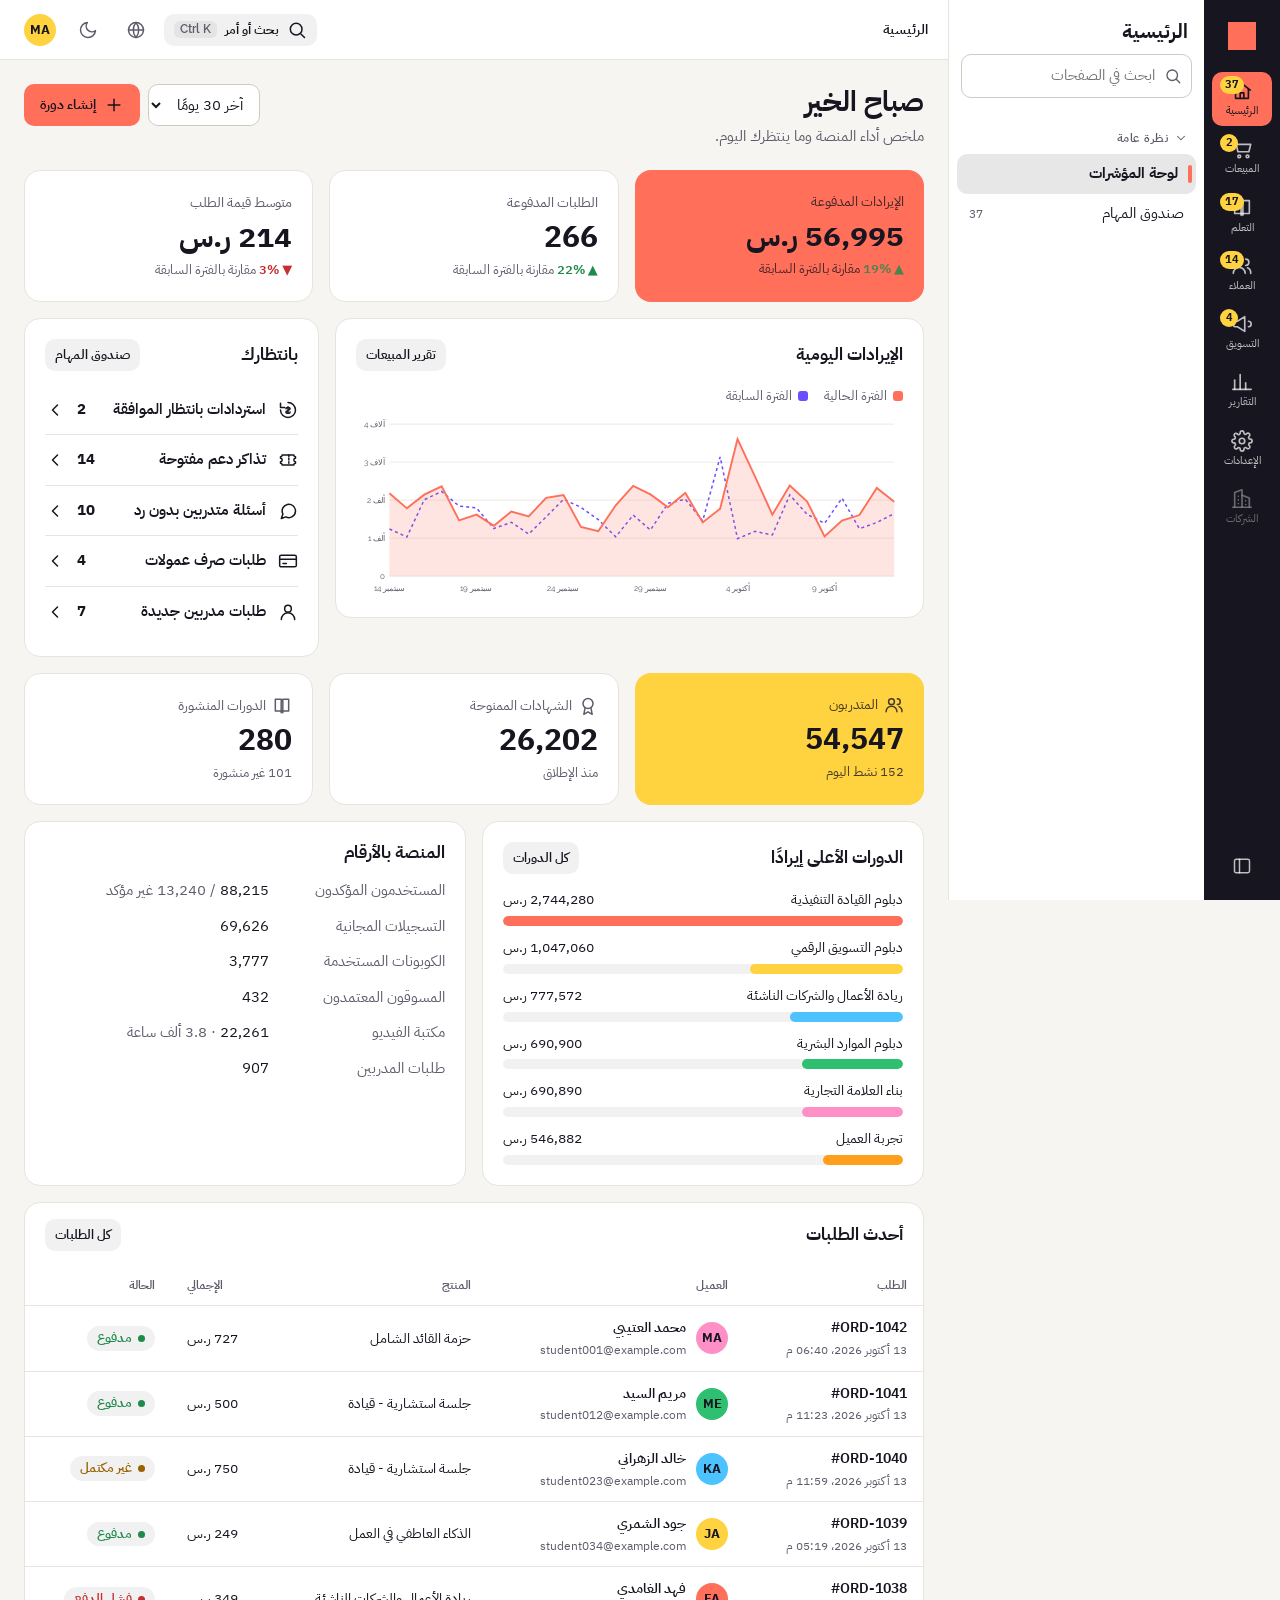
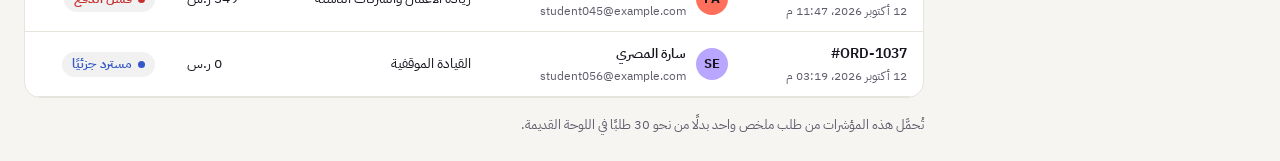
==== index.html @ ef27bab8 "Add Mastery Academy admin dashboard prototype Static HTML/JS clickable prototype of the new admin wi" ====
<!doctype html>
<html lang="ar" dir="rtl">
<head>
  <meta charset="utf-8">
  <meta name="viewport" content="width=device-width, initial-scale=1">
  <title>Mastery Admin</title>
  <link rel="preconnect" href="https://fonts.googleapis.com">
  <link rel="stylesheet" href="https://fonts.googleapis.com/css2?family=IBM+Plex+Sans+Arabic:wght@400;500;600;700&family=Raleway:wght@400;500;600;700&display=swap">
  <!-- Admin layout + fallback tokens (layered, so the kit below always wins) -->
  <link rel="stylesheet" href="admin/css/admin.css">
  <!-- Mastery design-system kit: drop the kit files into design-system/ -->
  <link rel="stylesheet" href="design-system/fonts.css">
  <link rel="stylesheet" href="design-system/tokens.css">
</head>
<body class="ma-page">
  <div id="sprite" hidden></div>
  <a class="adm-skip" href="#main">تخطي إلى المحتوى</a>
  <div id="app" class="adm-shell"></div>
  <div id="overlay-root"></div>
  <div id="toast-root" class="adm-toasts" role="status" aria-live="polite"></div>
  <script type="module" src="admin/js/main.js"></script>
</body>
</html>
---- admin/css/admin.css ----
/* Mastery Admin — layout and admin-specific components.
   Colours, radii and fonts come only from design-system role tokens.
   The fallback layer below holds PLACEHOLDER values so the prototype runs before
   the kit is copied into design-system/; the kit's unlayered tokens.css overrides it. */

@layer fallback, admin;

@layer fallback {
  :root {
    --coral: #ff6f59;
    --ink: #17151f;
    --purple: #6b4eff;
    --yellow: #ffd23f;
    --green: #2fbf71;
    --sky: #4cc3ff;
    --pink: #ff8fc7;
    --orange: #ff9f1c;
    --teal: #12b5a6;
    --lilac: #b9a7ff;

    --surface: #ffffff;
    --surface-alt: #f6f5f2;
    --text: #17151f;
    --text-muted: #5f5b6b;
    --line: #e7e4de;
    --line-strong: #cfcbc2;
    --fill-soft: rgba(23, 21, 31, 0.06);
    --fill-soft-hover: rgba(23, 21, 31, 0.1);
    --accent: var(--coral);
    --on-accent: var(--ink);
    --focus: var(--purple);
    --success: #1f8a4c;
    --warning: #9a6200;
    --danger: #c62f2f;
    --info: #3557c9;

    --radius-control: 10px;
    --radius-card: 16px;
    --radius-tag: 6px;
    --radius-soft: 12px;
    --radius-full: 999px;

    --font-arabic: "Swissra", "IBM Plex Sans Arabic", system-ui, sans-serif;
    --font-latin: "Neue Montreal", "Raleway", "Helvetica Neue", Arial, sans-serif;
  }
  @media (prefers-color-scheme: dark) {
    :root:not([data-theme="light"]) {
      --surface: #17151f;
      --surface-alt: #201d2b;
      --text: #f4f2ee;
      --text-muted: #b4afc0;
      --line: #2f2b3c;
      --line-strong: #474159;
      --fill-soft: rgba(244, 242, 238, 0.08);
      --fill-soft-hover: rgba(244, 242, 238, 0.14);
      --success: #5fd492;
      --warning: #ffc75a;
      --danger: #ff7a7a;
      --info: #8fa8ff;
      --focus: #a995ff;
    }
  }
  :root[data-theme="dark"] {
    --surface: #17151f;
    --surface-alt: #201d2b;
    --text: #f4f2ee;
    --text-muted: #b4afc0;
    --line: #2f2b3c;
    --line-strong: #474159;
    --fill-soft: rgba(244, 242, 238, 0.08);
    --fill-soft-hover: rgba(244, 242, 238, 0.14);
    --success: #5fd492;
    --warning: #ffc75a;
    --danger: #ff7a7a;
    --info: #8fa8ff;
    --focus: #a995ff;
  }
}

@layer admin {
  *, *::before, *::after { box-sizing: border-box; }
  html { -webkit-text-size-adjust: 100%; }
  body {
    margin: 0;
    background: var(--surface-alt);
    color: var(--text);
    font-family: var(--font-arabic);
    font-size: 15px;
    line-height: 1.7;
  }
  html[lang="en"] body { font-family: var(--font-latin); line-height: 1.5; }
  a { color: inherit; }
  button, input, select, textarea { font: inherit; color: inherit; }
  :focus-visible { outline: 2px solid var(--focus); outline-offset: 2px; }
  h1, h2, h3, h4 { margin: 0; line-height: 1.3; }
  p { margin: 0; }
  .adm-muted { color: var(--text-muted); }
  .adm-num { font-variant-numeric: tabular-nums; }
  .adm-ltr { direction: ltr; unicode-bidi: isolate; display: inline-block; }
  .adm-sr { position: absolute; width: 1px; height: 1px; overflow: hidden; clip: rect(0 0 0 0); white-space: nowrap; }
  .adm-skip { position: absolute; inset-inline-start: 8px; top: -60px; z-index: 100; background: var(--ink); color: #fff; padding: 8px 14px; border-radius: var(--radius-control); }
  .adm-skip:focus { top: 8px; }
  .adm-icon { width: 20px; height: 20px; flex: none; stroke: currentColor; fill: none; stroke-width: 1.8; stroke-linecap: round; stroke-linejoin: round; }
  [dir="rtl"] .ma-icon-dir, [dir="rtl"] .adm-icon-dir { transform: scaleX(-1); }

  /* ---------- Shell ---------- */
  .adm-shell {
    display: grid;
    grid-template-columns: 76px 256px minmax(0, 1fr);
    min-height: 100vh;
  }
  .adm-shell.is-sidebar-collapsed { grid-template-columns: 76px 0 minmax(0, 1fr); }
  .adm-shell.is-sidebar-collapsed .adm-sidebar { visibility: hidden; }
  .adm-shell.is-focus { grid-template-columns: 76px 0 minmax(0, 1fr); }
  .adm-shell.is-focus .adm-sidebar { visibility: hidden; }

  .adm-rail {
    position: sticky; top: 0; height: 100vh;
    background: var(--ink);
    color: #fff;
    display: flex; flex-direction: column; align-items: center;
    gap: 4px; padding: 14px 8px;
    overflow-y: auto;
  }
  .adm-rail__logo { display: grid; place-items: center; width: 44px; height: 44px; margin-bottom: 10px; color: var(--coral); }
  .adm-rail__logo svg { width: 36px; height: 36px; }
  .adm-rail__item {
    position: relative;
    display: flex; flex-direction: column; align-items: center; gap: 2px;
    width: 60px; padding: 8px 2px;
    border-radius: var(--radius-control);
    color: rgba(255, 255, 255, 0.72);
    text-decoration: none; font-size: 11px; line-height: 1.3; text-align: center;
  }
  .adm-rail__item:hover { background: rgba(255, 255, 255, 0.1); color: #fff; }
  .adm-rail__item[aria-current="true"] { background: var(--coral); color: var(--ink); }
  .adm-rail__item.is-disabled { opacity: 0.5; }
  .adm-rail__item .adm-icon { width: 22px; height: 22px; }
  .adm-rail__dot {
    position: absolute; top: 4px; inset-inline-end: 8px;
    min-width: 18px; height: 18px; padding: 0 5px;
    border-radius: var(--radius-full);
    background: var(--yellow); color: var(--ink);
    font-size: 11px; font-weight: 700; line-height: 18px;
  }
  .adm-rail__spacer { flex: 1; }

  .adm-sidebar {
    position: sticky; top: 0; height: 100vh;
    background: var(--surface);
    border-inline-end: 1px solid var(--line);
    display: flex; flex-direction: column;
    overflow: hidden;
  }
  .adm-sidebar__head { padding: 18px 16px 10px; display: flex; align-items: center; gap: 8px; }
  .adm-sidebar__title { font-size: 20px; font-weight: 700; flex: 1; }
  .adm-sidebar__search { padding: 0 12px 8px; }
  .adm-sidebar__nav { overflow-y: auto; padding: 4px 8px 24px; flex: 1; }
  .adm-sidebar__section { margin-top: 12px; }
  .adm-sidebar__section-btn {
    display: flex; width: 100%; align-items: center; gap: 6px;
    border: 0; background: none; padding: 6px 8px;
    font-size: 12px; font-weight: 600; letter-spacing: 0.04em; text-transform: uppercase;
    color: var(--text-muted); cursor: pointer; border-radius: var(--radius-tag);
  }
  .adm-sidebar__section-btn .adm-icon { width: 14px; height: 14px; transition: transform 0.15s; }
  .adm-sidebar__section-btn[aria-expanded="false"] .adm-icon { transform: rotate(-90deg); }
  [dir="rtl"] .adm-sidebar__section-btn[aria-expanded="false"] .adm-icon { transform: rotate(90deg); }
  .adm-sidebar__list { list-style: none; margin: 0; padding: 0; }
  .adm-sidebar__link {
    display: flex; align-items: center; gap: 10px;
    min-height: 40px; padding: 6px 12px;
    border-radius: var(--radius-control);
    text-decoration: none; color: var(--text);
  }
  .adm-sidebar__link:hover { background: var(--fill-soft); }
  .adm-sidebar__link[aria-current="page"] { background: var(--fill-soft-hover); font-weight: 700; }
  .adm-sidebar__link[aria-current="page"]::before {
    content: ""; width: 4px; height: 18px; border-radius: var(--radius-full); background: var(--accent);
    margin-inline-start: -8px;
  }
  .adm-sidebar__count { margin-inline-start: auto; font-size: 12px; color: var(--text-muted); }
  .adm-sidebar__empty { padding: 12px; color: var(--text-muted); font-size: 14px; }

  .adm-main { min-width: 0; display: flex; flex-direction: column; }
  .adm-topbar {
    position: sticky; top: 0; z-index: 20;
    display: flex; align-items: center; gap: 8px;
    min-height: 60px; padding: 8px 20px;
    background: var(--surface);
    border-bottom: 1px solid var(--line);
  }
  .adm-topbar__crumbs { flex: 1; min-width: 0; }
  .adm-topbar__mobile { display: none; }
  .adm-content { padding: 24px; max-width: 1440px; width: 100%; margin-inline: auto; flex: 1; }
  .adm-content--wide { max-width: none; }

  .adm-breadcrumbs ol { list-style: none; display: flex; flex-wrap: wrap; align-items: center; gap: 4px; margin: 0; padding: 0; font-size: 14px; }
  .adm-breadcrumbs li { display: flex; align-items: center; gap: 4px; color: var(--text-muted); white-space: nowrap; }
  .adm-breadcrumbs a { text-decoration: none; color: var(--text-muted); }
  .adm-breadcrumbs a:hover { color: var(--text); text-decoration: underline; }
  .adm-breadcrumbs [aria-current="page"] { color: var(--text); font-weight: 600; }
  .adm-breadcrumbs .adm-icon { width: 14px; height: 14px; }

  .adm-kbd { font-family: var(--font-latin); font-size: 12px; padding: 1px 6px; border-radius: var(--radius-tag); background: var(--fill-soft); color: var(--text-muted); }

  .adm-scrim { display: none; }

  @media (max-width: 1023px) {
    .adm-shell, .adm-shell.is-sidebar-collapsed, .adm-shell.is-focus { grid-template-columns: minmax(0, 1fr); }
    .adm-nav-drawer {
      position: fixed; inset-block: 0; inset-inline-start: 0; z-index: 60;
      display: grid; grid-template-columns: 76px min(280px, calc(100vw - 92px));
      transform: translateX(-100%); transition: transform 0.2s;
    }
    [dir="rtl"] .adm-nav-drawer { transform: translateX(100%); }
    .adm-shell.is-nav-open .adm-nav-drawer { transform: none; }
    .adm-shell .adm-sidebar { visibility: visible !important; }
    .adm-shell.is-nav-open .adm-scrim { display: block; position: fixed; inset: 0; z-index: 55; background: rgba(23, 21, 31, 0.5); }
    .adm-topbar__mobile { display: inline-flex; }
    .adm-topbar__desktop { display: none; }
    .adm-content { padding: 16px; }
    .adm-breadcrumbs li:not(:nth-last-child(-n + 2)) { display: none; }
    .adm-breadcrumbs li:nth-last-child(2) > .adm-icon { display: none; }
  }
  @media (min-width: 1024px) {
    .adm-nav-drawer { display: contents; }
  }

  /* ---------- Buttons ---------- */
  .adm-btn {
    display: inline-flex; align-items: center; justify-content: center; gap: 8px;
    min-height: 40px; padding: 8px 16px;
    border: 0; border-radius: var(--radius-control);
    background: var(--fill-soft); color: var(--text);
    font-weight: 600; font-size: 14px; line-height: 1.2;
    text-decoration: none; cursor: pointer; white-space: nowrap;
  }
  .adm-btn:hover { background: var(--fill-soft-hover); }
  .adm-btn--primary { background: var(--accent); color: var(--on-accent); }
  .adm-btn--primary:hover { background: var(--accent); filter: brightness(0.95); }
  .adm-btn--ink { background: var(--text); color: var(--surface); }
  .adm-btn--ink:hover { background: var(--text); opacity: 0.9; }
  .adm-btn--danger { color: var(--danger); }
  .adm-btn--sm { min-height: 32px; padding: 4px 10px; font-size: 13px; }
  .adm-btn--bare, .ma-btn--bare {
    background: none; padding: 0; width: 40px; min-height: 40px; height: 40px;
    border-radius: var(--radius-full); color: var(--text-muted);
  }
  .adm-btn--bare:hover { background: var(--fill-soft); color: var(--text); }
  .adm-btn[disabled] { opacity: 0.45; cursor: not-allowed; }
  .adm-rail .adm-btn--bare { color: rgba(255, 255, 255, 0.72); }
  .adm-rail .adm-btn--bare:hover { background: rgba(255, 255, 255, 0.1); color: #fff; }
  @media (pointer: coarse) { .adm-btn, .adm-sidebar__link { min-height: 44px; } .adm-btn--bare { width: 44px; height: 44px; } }

  /* ---------- Forms ---------- */
  .adm-input, .adm-select, .adm-textarea {
    width: 100%; min-height: 40px; padding: 8px 12px;
    border: 1px solid var(--line-strong); border-radius: var(--radius-control);
    background: var(--surface);
  }
  .adm-textarea { min-height: 96px; resize: vertical; }
  .adm-input--search { padding-inline-start: 36px; background-repeat: no-repeat; }
  .adm-search { position: relative; }
  .adm-search .adm-icon { position: absolute; inset-inline-start: 10px; top: 50%; transform: translateY(-50%); width: 18px; height: 18px; color: var(--text-muted); pointer-events: none; }
  .adm-field { display: grid; gap: 6px; }
  .adm-field > label, .adm-label { font-weight: 600; font-size: 14px; }
  .adm-field__hint { font-size: 13px; color: var(--text-muted); }
  .adm-field__error { font-size: 13px; color: var(--danger); }
  .adm-field.is-invalid .adm-input, .adm-field.is-invalid .adm-select, .adm-field.is-invalid .adm-textarea { border-color: var(--danger); }
  .adm-form { display: grid; gap: 16px; }
  .adm-form-grid { display: grid; grid-template-columns: repeat(auto-fit, minmax(220px, 1fr)); gap: 16px; }
  .adm-check { display: flex; align-items: center; gap: 8px; min-height: 32px; cursor: pointer; }
  .adm-check input { width: 18px; height: 18px; accent-color: var(--purple); }
  .adm-switch { display: inline-flex; align-items: center; gap: 8px; cursor: pointer; }

  /* ---------- Page header ---------- */
  .adm-page-head { display: flex; flex-wrap: wrap; align-items: flex-start; gap: 12px 16px; margin-bottom: 20px; }
  .adm-page-head__text { flex: 1; min-width: 220px; }
  .adm-page-head h1 { font-size: 28px; font-weight: 700; display: flex; align-items: center; gap: 10px; flex-wrap: wrap; }
  .adm-page-head__sub { color: var(--text-muted); margin-top: 4px; }
  .adm-page-head__actions { display: flex; flex-wrap: wrap; gap: 8px; }
  .adm-back { display: inline-flex; align-items: center; gap: 4px; text-decoration: none; color: var(--text-muted); font-size: 14px; margin-bottom: 6px; }
  .adm-back:hover { color: var(--text); }

  /* ---------- Cards / grids ---------- */
  .adm-card { background: var(--surface); border: 1px solid var(--line); border-radius: var(--radius-card); padding: 20px; min-width: 0; }
  .adm-card--flush { padding: 0; overflow: hidden; }
  .adm-card__head { display: flex; align-items: center; gap: 8px; margin-bottom: 14px; flex-wrap: wrap; }
  .adm-card__title { font-size: 17px; font-weight: 700; flex: 1; }
  .adm-card--flush .adm-card__head { padding: 16px 20px 0; }
  .adm-grid { display: grid; gap: 16px; }
  .adm-grid--3 { grid-template-columns: repeat(3, minmax(0, 1fr)); }
  .adm-grid--2 { grid-template-columns: repeat(2, minmax(0, 1fr)); }
  .adm-grid--main-side { grid-template-columns: minmax(0, 2fr) minmax(0, 1fr); align-items: start; }
  @media (max-width: 1100px) { .adm-grid--main-side { grid-template-columns: minmax(0, 1fr); } }
  @media (max-width: 900px) { .adm-grid--3 { grid-template-columns: repeat(2, minmax(0, 1fr)); } }
  @media (max-width: 640px) { .adm-grid--3, .adm-grid--2 { grid-template-columns: minmax(0, 1fr); } }
  .adm-stack { display: grid; gap: 16px; }
  .adm-row { display: flex; align-items: center; gap: 8px; flex-wrap: wrap; }
  .adm-spacer { flex: 1; }
  .adm-section-gap { margin-top: 16px; }

  .adm-kpi { display: grid; gap: 4px; }
  .adm-kpi__label { color: var(--text-muted); font-size: 14px; display: flex; align-items: center; gap: 6px; }
  .adm-kpi__value { font-size: 30px; font-weight: 700; line-height: 1.2; font-variant-numeric: tabular-nums; }
  .adm-kpi__meta { font-size: 13px; color: var(--text-muted); }
  .adm-kpi__delta--up { color: var(--success); font-weight: 600; }
  .adm-kpi__delta--down { color: var(--danger); font-weight: 600; }
  .adm-field-block { border-radius: var(--radius-card); padding: 20px; color: var(--ink); }
  .adm-field-block .adm-kpi__label, .adm-field-block .adm-kpi__meta { color: var(--ink); opacity: 0.8; }

  .adm-dl { display: grid; grid-template-columns: minmax(110px, 40%) 1fr; gap: 10px 16px; margin: 0; }
  .adm-dl dt { color: var(--text-muted); }
  .adm-dl dd { margin: 0; min-width: 0; overflow-wrap: anywhere; }

  /* ---------- Badges / tags ---------- */
  .adm-badge {
    display: inline-flex; align-items: center; gap: 6px;
    padding: 2px 10px; border-radius: var(--radius-full);
    background: var(--fill-soft); font-size: 13px; font-weight: 600; line-height: 1.6; white-space: nowrap;
  }
  .adm-badge::before { content: ""; width: 7px; height: 7px; border-radius: 50%; background: currentColor; }
  .adm-badge--success { color: var(--success); }
  .adm-badge--warning { color: var(--warning); }
  .adm-badge--danger { color: var(--danger); }
  .adm-badge--info { color: var(--info); }
  .adm-badge--neutral { color: var(--text-muted); }
  .adm-tag { display: inline-block; padding: 1px 8px; border-radius: var(--radius-tag); font-size: 12px; font-weight: 600; color: var(--ink); white-space: nowrap; }
  .adm-tag--plain { background: var(--fill-soft); color: var(--text); }
  .adm-flag { display: inline-flex; align-items: center; gap: 4px; font-size: 12px; color: var(--warning); }

  /* ---------- Tabs ---------- */
  .adm-tabs { display: flex; gap: 2px; border-bottom: 1px solid var(--line); margin-bottom: 20px; overflow-x: auto; scrollbar-width: thin; }
  .adm-tabs a {
    padding: 10px 14px; text-decoration: none; color: var(--text-muted); white-space: nowrap; font-weight: 600;
    border-bottom: 2px solid transparent; margin-bottom: -1px;
  }
  .adm-tabs a:hover { color: var(--text); }
  .adm-tabs a[aria-current="page"] { color: var(--text); border-bottom-color: var(--accent); }

  /* ---------- Table ---------- */
  .adm-toolbar { display: flex; flex-wrap: wrap; gap: 8px; align-items: center; padding: 14px 16px; border-bottom: 1px solid var(--line); }
  .adm-toolbar .adm-search { flex: 1 1 220px; max-width: 360px; }
  .adm-toolbar .adm-select { width: auto; min-width: 140px; }
  .adm-views { display: flex; gap: 6px; padding: 12px 16px 0; flex-wrap: wrap; }
  .adm-chip {
    display: inline-flex; align-items: center; gap: 6px; min-height: 32px; padding: 4px 12px;
    border: 0; border-radius: var(--radius-control); background: var(--fill-soft); cursor: pointer; font-size: 13px; font-weight: 600;
  }
  .adm-chip[aria-pressed="true"] { background: var(--text); color: var(--surface); }
  .adm-chip .adm-icon { width: 14px; height: 14px; }
  .adm-table-wrap { overflow-x: auto; }
  .adm-table { width: 100%; border-collapse: collapse; font-size: 14px; }
  .adm-table th, .adm-table td { padding: 10px 16px; text-align: start; border-bottom: 1px solid var(--line); vertical-align: middle; }
  .adm-table th { font-size: 12px; font-weight: 600; color: var(--text-muted); white-space: nowrap; background: var(--surface); }
  .adm-table th button { border: 0; background: none; padding: 0; font: inherit; color: inherit; cursor: pointer; display: inline-flex; align-items: center; gap: 4px; }
  .adm-table th[aria-sort] button { color: var(--text); }
  .adm-table tbody tr:hover { background: var(--fill-soft); }
  .adm-table tbody tr.is-link { cursor: pointer; }
  .adm-table td.is-num, .adm-table th.is-num { text-align: end; font-variant-numeric: tabular-nums; }
  .adm-table .adm-cell-main { font-weight: 600; text-decoration: none; }
  .adm-table .adm-cell-main:hover { text-decoration: underline; }
  .adm-table .adm-cell-sub { display: block; font-size: 12px; color: var(--text-muted); }
  .adm-table input[type="checkbox"] { width: 18px; height: 18px; accent-color: var(--purple); }
  .adm-bulkbar { display: flex; align-items: center; gap: 8px; padding: 10px 16px; background: var(--fill-soft); flex-wrap: wrap; }
  .adm-pager { display: flex; align-items: center; gap: 8px; padding: 12px 16px; flex-wrap: wrap; font-size: 14px; color: var(--text-muted); }
  .adm-pager .adm-select { width: auto; min-height: 32px; padding: 2px 8px; }
  .adm-empty { padding: 48px 16px; text-align: center; color: var(--text-muted); display: grid; gap: 8px; justify-items: center; }
  .adm-empty .adm-icon { width: 36px; height: 36px; }
  .adm-thumb { width: 44px; height: 30px; border-radius: var(--radius-tag); display: inline-block; vertical-align: middle; margin-inline-end: 10px; flex: none; }
  .adm-cell-flex { display: flex; align-items: center; min-width: 0; }
  .adm-avatar { width: 32px; height: 32px; border-radius: var(--radius-full); display: inline-grid; place-items: center; font-size: 13px; font-weight: 700; color: var(--ink); flex: none; margin-inline-end: 10px; }
  .adm-avatar--lg { width: 56px; height: 56px; font-size: 20px; margin: 0; }

  /* ---------- Stepper / wizard ---------- */
  .adm-stepper { list-style: none; display: flex; gap: 8px; margin: 0 0 20px; padding: 0; flex-wrap: wrap; counter-reset: step; }
  .adm-stepper li { flex: 1 1 140px; display: flex; align-items: center; gap: 10px; padding: 10px 12px; border-radius: var(--radius-control); background: var(--fill-soft); color: var(--text-muted); font-weight: 600; font-size: 14px; }
  .adm-stepper__n { width: 26px; height: 26px; border-radius: var(--radius-full); display: grid; place-items: center; background: var(--surface); font-size: 13px; flex: none; }
  .adm-stepper li[aria-current="step"] { background: var(--text); color: var(--surface); }
  .adm-stepper li[aria-current="step"] .adm-stepper__n { background: var(--accent); color: var(--on-accent); }
  .adm-stepper li.is-done { color: var(--text); }
  .adm-stepper li.is-done .adm-stepper__n { background: var(--green); color: var(--ink); }
  .adm-wizard__foot { display: flex; align-items: center; gap: 8px; margin-top: 20px; padding-top: 16px; border-top: 1px solid var(--line); flex-wrap: wrap; }
  .adm-draft { font-size: 13px; color: var(--text-muted); display: inline-flex; gap: 6px; align-items: center; }

  /* ---------- Alerts ---------- */
  .adm-alert { display: flex; gap: 12px; align-items: flex-start; padding: 14px 16px; border-radius: var(--radius-card); background: var(--surface); border: 1px solid var(--line); }
  .adm-alert--info { border-inline-start: 4px solid var(--info); }
  .adm-alert--warning { border-inline-start: 4px solid var(--warning); }
  .adm-alert--danger { border-inline-start: 4px solid var(--danger); }
  .adm-alert--success { border-inline-start: 4px solid var(--success); }
  .adm-alert__title { font-weight: 700; }

  /* ---------- List rows ---------- */
  .adm-list { list-style: none; margin: 0; padding: 0; }
  .adm-list > li { display: flex; align-items: center; gap: 12px; padding: 12px 0; border-bottom: 1px solid var(--line); }
  .adm-list > li:last-child { border-bottom: 0; }
  .adm-list__main { flex: 1; min-width: 0; }
  .adm-list__title { font-weight: 600; text-decoration: none; display: block; }
  .adm-list__sub { font-size: 13px; color: var(--text-muted); }
  .adm-timeline { list-style: none; margin: 0; padding: 0; }
  .adm-timeline li { position: relative; padding-inline-start: 22px; padding-bottom: 16px; }
  .adm-timeline li::before { content: ""; position: absolute; inset-inline-start: 4px; top: 8px; width: 9px; height: 9px; border-radius: 50%; background: var(--accent); }
  .adm-timeline li::after { content: ""; position: absolute; inset-inline-start: 8px; top: 20px; bottom: 0; width: 1px; background: var(--line); }
  .adm-timeline li:last-child::after { display: none; }

  /* ---------- Bars / charts ---------- */
  .adm-bars { display: grid; gap: 10px; }
  .adm-bar { display: grid; grid-template-columns: minmax(0, 1fr) auto; gap: 4px 12px; font-size: 14px; }
  .adm-bar__track { grid-column: 1 / -1; height: 10px; border-radius: var(--radius-full); background: var(--fill-soft); overflow: hidden; }
  .adm-bar__fill { height: 100%; border-radius: var(--radius-full); }
  .adm-chart { width: 100%; height: auto; display: block; overflow: visible; }
  .adm-chart text { fill: var(--text-muted); font-size: 11px; font-family: var(--font-latin); }
  .adm-chart .grid { stroke: var(--line); stroke-width: 1; }
  .adm-chart .area { fill: var(--coral); opacity: 0.18; }
  .adm-chart .line { fill: none; stroke: var(--coral); stroke-width: 2.5; }
  .adm-chart .line2 { fill: none; stroke: var(--purple); stroke-width: 2; stroke-dasharray: 4 4; }
  .adm-chart .dot { fill: var(--coral); }
  .adm-chart .hit { fill: transparent; }
  .adm-chart .hit:hover + .tip, .adm-chart .tip.is-on { opacity: 1; }
  .adm-chart-tip { position: absolute; pointer-events: none; background: var(--text); color: var(--surface); padding: 6px 10px; border-radius: var(--radius-control); font-size: 12px; white-space: nowrap; transform: translate(-50%, -110%); }
  .adm-chart-box { position: relative; }
  .adm-legend { display: flex; gap: 16px; font-size: 13px; color: var(--text-muted); flex-wrap: wrap; }
  .adm-legend span::before { content: ""; display: inline-block; width: 10px; height: 10px; border-radius: 3px; margin-inline-end: 6px; background: var(--c); vertical-align: middle; }

  /* ---------- Overlays ---------- */
  .adm-backdrop { position: fixed; inset: 0; z-index: 80; background: rgba(23, 21, 31, 0.5); display: flex; }
  .adm-drawer {
    margin-inline-start: auto; width: min(480px, 100vw); height: 100%;
    background: var(--surface); display: flex; flex-direction: column;
    border-inline-start: 1px solid var(--line);
  }
  .adm-drawer__head, .adm-modal__head { display: flex; align-items: center; gap: 8px; padding: 16px 20px; border-bottom: 1px solid var(--line); }
  .adm-drawer__head h2, .adm-modal__head h2 { font-size: 18px; flex: 1; }
  .adm-drawer__body { padding: 20px; overflow-y: auto; flex: 1; }
  .adm-drawer__foot, .adm-modal__foot { display: flex; gap: 8px; justify-content: flex-end; padding: 14px 20px; border-top: 1px solid var(--line); flex-wrap: wrap; }
  .adm-modal { margin: auto; width: min(520px, calc(100vw - 32px)); max-height: calc(100vh - 32px); background: var(--surface); border-radius: var(--radius-card); display: flex; flex-direction: column; border: 1px solid var(--line); }
  .adm-modal__body { padding: 20px; overflow-y: auto; }

  .adm-palette { margin: 10vh auto auto; width: min(640px, calc(100vw - 32px)); background: var(--surface); border-radius: var(--radius-card); border: 1px solid var(--line); overflow: hidden; display: flex; flex-direction: column; max-height: 70vh; }
  .adm-palette__input { border: 0; border-bottom: 1px solid var(--line); padding: 18px 20px; font-size: 17px; background: var(--surface); width: 100%; }
  .adm-palette__input:focus { outline: none; }
  .adm-palette__list { list-style: none; margin: 0; padding: 8px; overflow-y: auto; }
  .adm-palette__group { padding: 8px 12px 4px; font-size: 12px; color: var(--text-muted); font-weight: 600; }
  .adm-palette__item { display: flex; align-items: center; gap: 12px; padding: 10px 12px; border-radius: var(--radius-control); cursor: pointer; }
  .adm-palette__item[aria-selected="true"] { background: var(--fill-soft-hover); }
  .adm-palette__item .adm-icon { color: var(--text-muted); }
  .adm-palette__path { margin-inline-start: auto; font-size: 12px; color: var(--text-muted); }
  .adm-palette__foot { display: flex; gap: 16px; padding: 10px 16px; border-top: 1px solid var(--line); font-size: 12px; color: var(--text-muted); flex-wrap: wrap; }

  .adm-toasts { position: fixed; bottom: 20px; inset-inline-end: 20px; z-index: 90; display: grid; gap: 8px; }
  .adm-toast { background: var(--text); color: var(--surface); padding: 12px 16px; border-radius: var(--radius-control); max-width: 360px; display: flex; gap: 10px; align-items: center; }

  .adm-menu { position: relative; }
  .adm-menu__pop { position: absolute; top: calc(100% + 6px); inset-inline-end: 0; z-index: 40; min-width: 220px; background: var(--surface); border: 1px solid var(--line); border-radius: var(--radius-card); padding: 6px; }
  .adm-menu__pop[hidden] { display: none; }
  .adm-menu__item { display: flex; width: 100%; gap: 10px; align-items: center; padding: 8px 10px; border: 0; background: none; border-radius: var(--radius-control); cursor: pointer; text-align: start; text-decoration: none; }
  .adm-menu__item:hover { background: var(--fill-soft); }
  .adm-menu__label { padding: 6px 10px 2px; font-size: 12px; color: var(--text-muted); }

  /* ---------- Course studio ---------- */
  .adm-studio { display: grid; grid-template-columns: 300px minmax(0, 1fr); gap: 16px; align-items: start; }
  @media (max-width: 900px) { .adm-studio { grid-template-columns: minmax(0, 1fr); } }
  .adm-outline { position: sticky; top: 76px; max-height: calc(100vh - 96px); overflow-y: auto; }
  .adm-outline__unit { border-bottom: 1px solid var(--line); }
  .adm-outline__unit:last-child { border-bottom: 0; }
  .adm-outline__unit-head { display: flex; align-items: center; gap: 6px; padding: 10px 4px; font-weight: 700; }
  .adm-outline__items { list-style: none; margin: 0 0 8px; padding: 0; }
  .adm-outline__item { display: flex; align-items: center; gap: 8px; padding: 6px 8px; border-radius: var(--radius-control); cursor: pointer; font-size: 14px; border: 0; background: none; width: 100%; text-align: start; }
  .adm-outline__item:hover { background: var(--fill-soft); }
  .adm-outline__item[aria-current="true"] { background: var(--fill-soft-hover); font-weight: 600; }
  .adm-outline__item .adm-icon { width: 16px; height: 16px; color: var(--text-muted); }
  .adm-grip { cursor: grab; color: var(--text-muted); display: inline-flex; }
  .adm-dragging { opacity: 0.4; }
  .adm-drop-target { outline: 2px dashed var(--focus); outline-offset: -2px; border-radius: var(--radius-control); }
  .adm-studio-head { display: flex; align-items: center; gap: 12px; flex-wrap: wrap; padding: 14px 16px; background: var(--surface); border: 1px solid var(--line); border-radius: var(--radius-card); margin-bottom: 16px; }
  .adm-video { aspect-ratio: 16 / 9; border-radius: var(--radius-soft); background: var(--ink); display: grid; place-items: center; color: #fff; }
  .adm-video .adm-icon { width: 48px; height: 48px; }

  /* ---------- Permission matrix ---------- */
  .adm-matrix td:first-child { font-weight: 600; }
  .adm-matrix td { text-align: center; }
  .adm-matrix td:first-child, .adm-matrix th:first-child { text-align: start; }

  .adm-chat { display: grid; gap: 12px; }
  .adm-msg { max-width: 80%; padding: 12px 14px; border-radius: var(--radius-card); background: var(--fill-soft); }
  .adm-msg--staff { margin-inline-start: auto; background: var(--surface-alt); border: 1px solid var(--line); }
  .adm-msg__meta { font-size: 12px; color: var(--text-muted); margin-bottom: 4px; }

  .adm-secret { font-family: var(--font-latin); letter-spacing: 0.2em; }

  @media (prefers-reduced-motion: reduce) { * { transition: none !important; } }
}
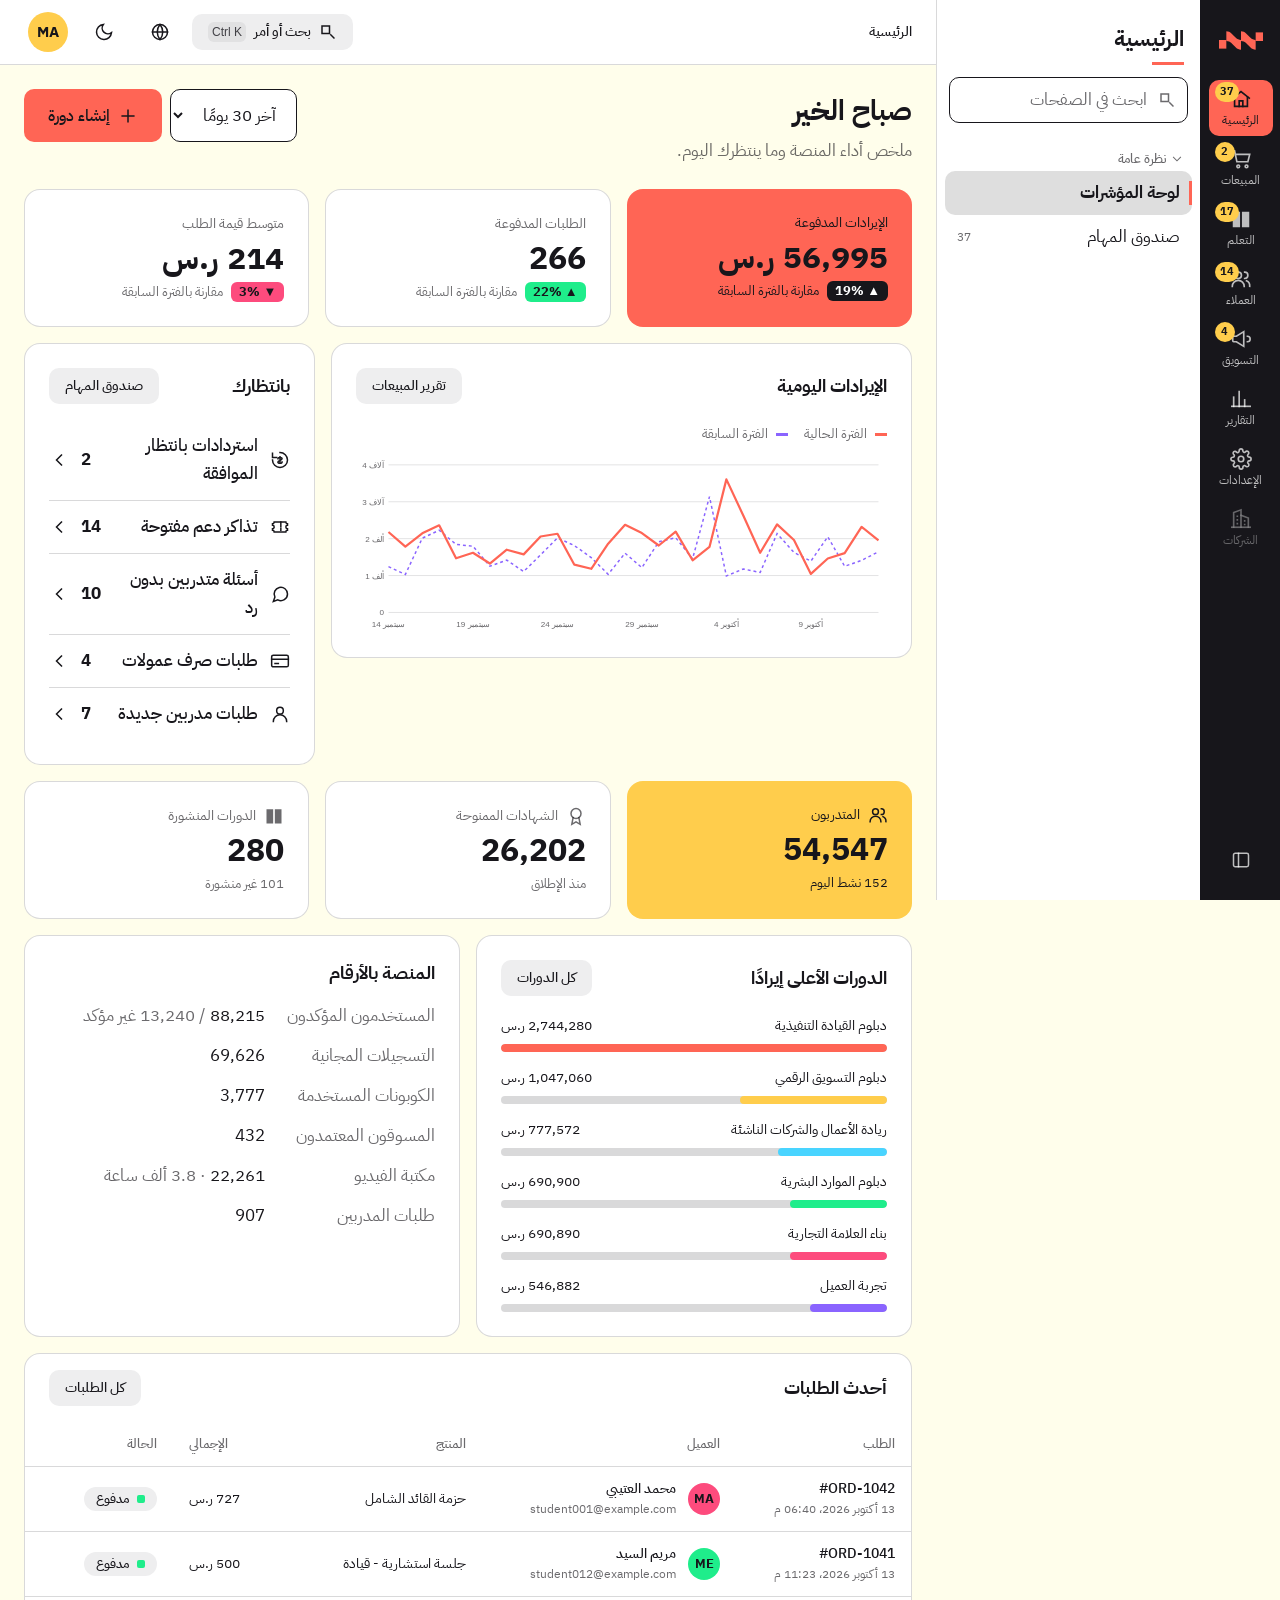
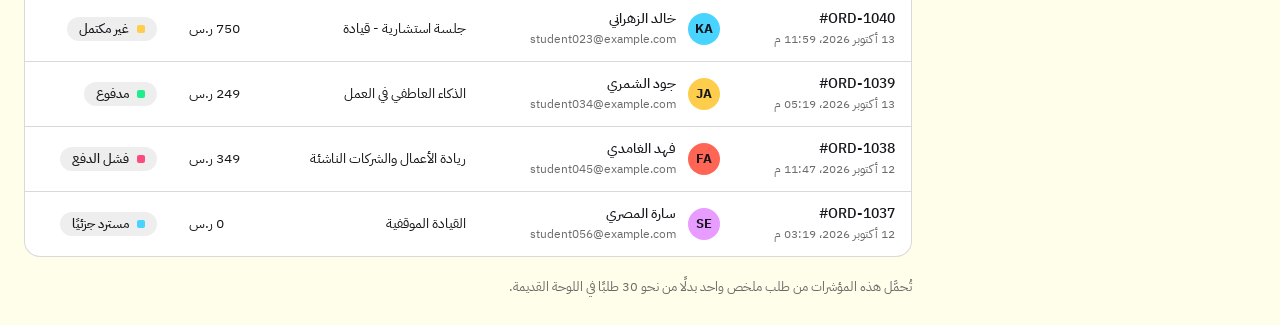
==== commit 77d07647: "Build the admin on the Mastery Academy design system Add the kit to design-system/ (components.css, " ====
--- a/index.html
+++ b/index.html
@@ -4,20 +4,22 @@
   <meta charset="utf-8">
   <meta name="viewport" content="width=device-width, initial-scale=1">
   <title>Mastery Admin</title>
+  <!-- Stand-in web font until the kit's woff2 files are in design-system/assets/fonts/ -->
   <link rel="preconnect" href="https://fonts.googleapis.com">
-  <link rel="stylesheet" href="https://fonts.googleapis.com/css2?family=IBM+Plex+Sans+Arabic:wght@400;500;600;700&family=Raleway:wght@400;500;600;700&display=swap">
-  <!-- Admin layout + fallback tokens (layered, so the kit below always wins) -->
-  <link rel="stylesheet" href="admin/css/admin.css">
-  <!-- Mastery design-system kit: drop the kit files into design-system/ -->
+  <link rel="stylesheet" href="https://fonts.googleapis.com/css2?family=IBM+Plex+Sans+Arabic:wght@400;500;600;700&display=swap">
+  <!-- Mastery Academy design system -->
   <link rel="stylesheet" href="design-system/fonts.css">
   <link rel="stylesheet" href="design-system/tokens.css">
+  <link rel="stylesheet" href="design-system/components.css">
+  <!-- Admin layout and admin-only components, built on the kit tokens -->
+  <link rel="stylesheet" href="admin/css/admin.css">
 </head>
 <body class="ma-page">
-  <div id="sprite" hidden></div>
-  <a class="adm-skip" href="#main">تخطي إلى المحتوى</a>
-  <div id="app" class="adm-shell"></div>
+  <svg width="0" height="0" style="position:absolute" aria-hidden="true" focusable="false"><defs><symbol id="ma-mark" viewBox="594.56 246.95 140.90 58.71"><g style="fill:var(--logo-mark, currentColor)"><path d="M 665.007812 246.945312 L 665.007812 277.980469 C 671.410156 277.980469 677.214844 280.539062 681.449219 284.699219 C 681.566406 284.800781 681.675781 284.90625 681.773438 285.023438 L 695.539062 298.789062 C 699.75 303 705.554688 305.617188 711.972656 305.660156 L 711.972656 274.628906 C 705.554688 274.585938 699.75 271.96875 695.539062 267.757812 L 694.488281 266.714844 L 681.390625 253.617188 C 677.164062 249.480469 671.386719 246.945312 665.007812 246.945312 "/><path d="M 618.042969 246.945312 L 618.042969 277.980469 C 624.445312 277.980469 630.246094 280.539062 634.484375 284.699219 C 634.601562 284.800781 634.710938 284.90625 634.808594 285.023438 L 648.574219 298.789062 C 652.785156 303 658.589844 305.617188 665.007812 305.660156 L 665.007812 274.628906 C 658.589844 274.585938 652.785156 271.96875 648.574219 267.757812 L 647.523438 266.714844 L 634.425781 253.617188 C 630.199219 249.480469 624.421875 246.945312 618.042969 246.945312 "/><path d="M 594.558594 302.308594 L 618.039062 302.308594 L 618.039062 274.628906 L 594.558594 274.628906 Z M 594.558594 302.308594 "/><path d="M 711.972656 277.980469 L 735.457031 277.980469 L 735.457031 250.296875 L 711.972656 250.296875 Z M 711.972656 277.980469 "/></g></symbol><symbol id="ma-logo" viewBox="514.83 512.81 300.36 34.08"><g style="fill:var(--logo-mark, currentColor)"><path d="M 552.066406 512.808594 L 552.066406 529.210938 C 555.449219 529.210938 558.519531 530.5625 560.757812 532.761719 C 560.820312 532.816406 560.875 532.871094 560.929688 532.933594 L 568.203125 540.210938 C 570.429688 542.4375 573.5 543.820312 576.890625 543.84375 L 576.890625 527.4375 C 573.5 527.417969 570.429688 526.03125 568.203125 523.808594 L 567.648438 523.257812 L 560.957031 516.5625 L 560.726562 516.332031 C 558.492188 514.148438 555.4375 512.808594 552.066406 512.808594 "/><path d="M 527.238281 512.808594 L 527.238281 529.210938 C 530.625 529.210938 533.691406 530.5625 535.929688 532.761719 C 535.992188 532.816406 536.050781 532.871094 536.101562 532.933594 L 543.378906 540.210938 C 545.605469 542.4375 548.671875 543.820312 552.066406 543.84375 L 552.066406 527.4375 C 548.671875 527.417969 545.605469 526.03125 543.378906 523.808594 L 542.824219 523.257812 L 535.898438 516.332031 C 533.664062 514.148438 530.613281 512.808594 527.238281 512.808594 "/><path d="M 514.828125 542.070312 L 527.238281 542.070312 L 527.238281 527.441406 L 514.828125 527.441406 Z M 514.828125 542.070312 "/><path d="M 576.894531 529.210938 L 589.304688 529.210938 L 589.304688 514.578125 L 576.894531 514.578125 Z M 576.894531 529.210938 "/></g><g fill="currentColor"><path d="M 611.824219 536.625 L 606.398438 521.699219 L 601.71875 521.699219 L 601.71875 542.050781 L 605.410156 542.050781 L 605.410156 527.949219 L 610.324219 542.050781 L 613.296875 542.050781 L 618.214844 527.949219 L 618.214844 542.050781 L 621.902344 542.050781 L 621.902344 521.699219 L 617.226562 521.699219 Z M 611.824219 536.625 "/><path d="M 629.675781 539.695312 C 628.242188 539.695312 627.542969 539.105469 627.542969 537.894531 C 627.542969 536.640625 628.4375 535.976562 630.835938 535.453125 C 631.726562 535.269531 632.84375 535 633.53125 534.675781 L 633.53125 536.421875 C 633.53125 538.472656 632.089844 539.695312 629.675781 539.695312 M 637.171875 539.988281 C 636.992188 539.828125 636.917969 539.515625 636.917969 538.953125 L 636.917969 532.195312 C 636.917969 528.738281 634.996094 526.984375 631.207031 526.984375 C 625.859375 526.984375 624.894531 530.171875 624.800781 532.070312 L 624.785156 532.3125 L 628.082031 532.3125 L 628.097656 532.101562 C 628.230469 530.347656 629.015625 529.753906 631.207031 529.753906 C 633.292969 529.753906 633.53125 530.65625 633.53125 531.332031 C 633.53125 532.476562 632.449219 532.734375 630.1875 533.164062 C 627.125 533.761719 624.132812 534.640625 624.132812 538.175781 C 624.132812 540.742188 626.101562 542.46875 629.035156 542.46875 C 631.003906 542.46875 632.632812 541.800781 633.671875 540.585938 C 634.035156 541.78125 634.859375 542.300781 636.351562 542.300781 C 636.921875 542.300781 637.417969 542.246094 638.128906 541.980469 L 638.28125 541.921875 L 638.28125 540.117188 L 638.027344 540.140625 C 637.609375 540.183594 637.328125 540.132812 637.171875 539.988281 "/><path d="M 646.226562 533.039062 L 646.046875 532.996094 C 645.769531 532.933594 645.5 532.875 645.238281 532.820312 C 643.496094 532.449219 642.585938 532.210938 642.585938 531.191406 C 642.585938 530.292969 643.507812 529.753906 645.050781 529.753906 C 647.203125 529.753906 647.675781 530.796875 647.855469 531.816406 L 647.886719 532.007812 L 651.171875 532.007812 L 651.152344 531.757812 C 650.875 528.238281 647.804688 526.984375 645.023438 526.984375 C 641.523438 526.984375 639.171875 528.765625 639.171875 531.414062 C 639.171875 534.597656 641.945312 535.226562 644.175781 535.730469 L 644.664062 535.839844 C 644.914062 535.902344 645.15625 535.957031 645.394531 536.007812 C 647.28125 536.433594 648.269531 536.714844 648.269531 538.035156 C 648.269531 538.835938 647.433594 539.695312 645.605469 539.695312 C 642.671875 539.695312 642.152344 538.433594 642.027344 537.070312 L 642.007812 536.859375 L 638.714844 536.859375 L 638.726562 537.101562 C 638.886719 540.5625 641.351562 542.46875 645.664062 542.46875 C 649.316406 542.46875 651.679688 540.640625 651.679688 537.8125 C 651.679688 534.3125 648.78125 533.636719 646.226562 533.039062 "/><path d="M 657.660156 522.894531 L 654.246094 522.894531 L 654.246094 527.371094 L 652.1875 527.371094 L 652.1875 530.226562 L 654.246094 530.226562 L 654.246094 537.953125 C 654.246094 540.882812 655.46875 542.246094 658.09375 542.246094 C 658.84375 542.246094 659.496094 542.171875 660.152344 542.015625 L 660.328125 541.972656 L 660.328125 539.152344 L 660.085938 539.167969 C 659.050781 539.230469 658.34375 539.199219 657.992188 538.867188 C 657.765625 538.65625 657.660156 538.285156 657.660156 537.703125 L 657.660156 530.226562 L 660.328125 530.226562 L 660.328125 527.371094 L 657.660156 527.371094 Z M 657.660156 522.894531 "/><path d="M 668.089844 529.753906 C 670.214844 529.753906 671.667969 531.078125 671.773438 533.074219 L 664.265625 533.074219 C 664.382812 531.136719 665.953125 529.753906 668.089844 529.753906 M 668.089844 526.984375 C 663.640625 526.984375 660.875 529.949219 660.875 534.726562 C 660.875 539.429688 663.761719 542.46875 668.226562 542.46875 C 671.648438 542.46875 674.09375 540.671875 674.933594 537.539062 L 675.011719 537.246094 L 671.613281 537.246094 L 671.566406 537.414062 C 671.460938 537.78125 670.792969 539.609375 668.144531 539.609375 C 665.929688 539.609375 664.363281 538.019531 664.265625 535.707031 L 675.164062 535.707031 L 675.164062 535.476562 C 675.164062 530.078125 672.585938 526.984375 668.089844 526.984375 "/><path d="M 683.945312 527.039062 C 682.417969 527.039062 681.207031 527.824219 680.339844 529.382812 L 680.339844 527.371094 L 676.953125 527.371094 L 676.953125 542.050781 L 680.339844 542.050781 L 680.339844 534.558594 C 680.339844 533.152344 680.847656 531.945312 681.769531 531.164062 C 682.65625 530.414062 683.851562 530.121094 685.167969 530.339844 L 685.457031 530.339844 L 685.457031 527.152344 L 685.253906 527.125 C 684.796875 527.0625 684.429688 527.039062 683.945312 527.039062 "/><path d="M 697.003906 527.371094 L 693.488281 537.859375 L 689.652344 527.371094 L 686.007812 527.371094 L 691.277344 540.457031 C 691.882812 541.980469 691.160156 543.027344 690.925781 543.3125 C 690.414062 543.9375 689.691406 544.105469 688.324219 543.921875 L 687.84375 543.921875 L 687.84375 546.558594 L 688.015625 546.605469 C 688.546875 546.738281 689.269531 546.890625 690.160156 546.890625 C 693.078125 546.890625 694.035156 544.949219 694.828125 542.789062 L 700.617188 527.371094 Z M 697.003906 527.371094 "/><path d="M 711.484375 534.132812 L 705.8125 534.132812 L 708.660156 525.613281 Z M 706.746094 521.699219 L 699.261719 542.050781 L 703.125 542.050781 L 704.738281 537.347656 L 712.527344 537.347656 L 714.144531 542.050781 L 718.003906 542.050781 L 710.546875 521.699219 Z M 706.746094 521.699219 "/><path d="M 725.339844 529.839844 C 727.605469 529.839844 728.53125 531.378906 728.644531 532.824219 L 728.660156 533.035156 L 732.054688 533.035156 L 732.023438 532.777344 C 731.628906 529.257812 728.996094 526.984375 725.3125 526.984375 C 721 526.984375 718.101562 530.09375 718.101562 534.722656 C 718.101562 539.355469 721.011719 542.464844 725.339844 542.464844 C 729.039062 542.464844 731.789062 540.03125 732.027344 536.546875 L 732.042969 536.300781 L 728.65625 536.300781 L 728.644531 536.515625 C 728.578125 537.445312 728.125 539.609375 725.339844 539.609375 C 722.496094 539.609375 721.484375 537.085938 721.484375 534.722656 C 721.484375 532.363281 722.496094 529.839844 725.339844 529.839844 "/><path d="M 738.511719 539.695312 C 737.078125 539.695312 736.378906 539.105469 736.378906 537.894531 C 736.378906 536.640625 737.273438 535.976562 739.671875 535.453125 C 740.5625 535.269531 741.679688 535 742.371094 534.675781 L 742.371094 536.421875 C 742.371094 538.472656 740.929688 539.695312 738.511719 539.695312 M 746.007812 539.988281 C 745.828125 539.828125 745.753906 539.515625 745.753906 538.953125 L 745.753906 532.195312 C 745.753906 528.738281 743.832031 526.984375 740.042969 526.984375 C 734.695312 526.984375 733.734375 530.171875 733.636719 532.070312 L 733.625 532.3125 L 736.917969 532.3125 L 736.9375 532.101562 C 737.070312 530.347656 737.851562 529.753906 740.042969 529.753906 C 742.128906 529.753906 742.371094 530.65625 742.371094 531.332031 C 742.371094 532.476562 741.285156 532.734375 739.023438 533.164062 C 735.960938 533.761719 732.96875 534.640625 732.96875 538.175781 C 732.96875 540.742188 734.941406 542.46875 737.871094 542.46875 C 739.84375 542.46875 741.46875 541.800781 742.507812 540.585938 C 742.875 541.78125 743.699219 542.300781 745.1875 542.300781 C 745.757812 542.300781 746.253906 542.246094 746.964844 541.980469 L 747.117188 541.921875 L 747.117188 540.117188 L 746.863281 540.140625 C 746.445312 540.183594 746.164062 540.132812 746.007812 539.988281 "/><path d="M 754.703125 539.613281 C 752.152344 539.613281 751.011719 537.15625 751.011719 534.726562 C 751.011719 532.292969 752.152344 529.839844 754.703125 529.839844 C 756.976562 529.839844 758.335938 531.664062 758.335938 534.726562 C 758.335938 537.738281 756.945312 539.613281 754.703125 539.613281 M 758.363281 528.730469 C 757.65625 527.933594 756.359375 526.984375 754.203125 526.984375 C 750.269531 526.984375 747.628906 530.09375 747.628906 534.726562 C 747.628906 539.355469 750.269531 542.46875 754.203125 542.46875 C 756.296875 542.46875 757.625 541.519531 758.363281 540.738281 L 758.363281 542.050781 L 761.75 542.050781 L 761.75 521.699219 L 758.363281 521.699219 Z M 758.363281 528.730469 "/><path d="M 770.765625 529.753906 C 772.890625 529.753906 774.34375 531.078125 774.449219 533.074219 L 766.941406 533.074219 C 767.058594 531.136719 768.628906 529.753906 770.765625 529.753906 M 770.765625 526.984375 C 766.316406 526.984375 763.550781 529.949219 763.550781 534.726562 C 763.550781 539.429688 766.4375 542.46875 770.902344 542.46875 C 774.324219 542.46875 776.769531 540.671875 777.609375 537.539062 L 777.6875 537.246094 L 774.289062 537.246094 L 774.242188 537.414062 C 774.132812 537.78125 773.46875 539.609375 770.820312 539.609375 C 768.605469 539.609375 767.039062 538.019531 766.9375 535.707031 L 777.839844 535.707031 L 777.839844 535.476562 C 777.839844 530.078125 775.261719 526.984375 770.765625 526.984375 "/><path d="M 795.550781 526.984375 C 793.699219 526.984375 792.222656 527.707031 790.929688 529.261719 C 790.230469 527.746094 788.933594 526.984375 787.066406 526.984375 C 785.007812 526.984375 783.726562 527.988281 783.011719 528.824219 L 783.011719 527.371094 L 779.628906 527.371094 L 779.628906 542.050781 L 783.011719 542.050781 L 783.011719 533.167969 C 783.011719 531.164062 784.152344 529.921875 785.980469 529.921875 C 787.820312 529.921875 788.167969 530.945312 788.167969 532.832031 L 788.167969 542.050781 L 791.582031 542.050781 L 791.582031 533.167969 C 791.582031 531.164062 792.71875 529.921875 794.546875 529.921875 C 796.363281 529.921875 796.707031 530.945312 796.707031 532.832031 L 796.707031 542.050781 L 800.121094 542.050781 L 800.121094 532 C 800.121094 528.765625 798.496094 526.984375 795.550781 526.984375 "/><path d="M 811.574219 527.371094 L 808.058594 537.859375 L 804.226562 527.371094 L 800.574219 527.371094 L 805.851562 540.457031 C 806.453125 541.980469 805.730469 543.027344 805.496094 543.3125 C 804.984375 543.9375 804.261719 544.105469 802.894531 543.921875 L 802.410156 543.921875 L 802.410156 546.558594 L 802.589844 546.605469 C 803.117188 546.738281 803.839844 546.890625 804.730469 546.890625 C 807.652344 546.890625 808.605469 544.949219 809.398438 542.789062 L 815.1875 527.371094 Z M 811.574219 527.371094 "/></g></symbol><symbol id="i-arrow" viewBox="0 0 24 24"><path d="M4 11h11.2l-4.6-4.6L12 5l7 7-7 7-1.4-1.4 4.6-4.6H4z"/></symbol><symbol id="i-play" viewBox="0 0 24 24"><path d="M7 4l13 8-13 8z"/></symbol><symbol id="i-search" viewBox="0 0 24 24"><path fill-rule="evenodd" d="M3 3h12v12H3zM5 5v8h8V5z"/><path d="M14.3 15.7l1.4-1.4 5.6 5.6-1.4 1.4z"/></symbol><symbol id="i-clock" viewBox="0 0 24 24"><path fill-rule="evenodd" d="M2 2h20v20H2zm2 2v16h16V4zm7 2h2v6h5v2h-7z"/></symbol><symbol id="i-book" viewBox="0 0 24 24"><path d="M3 4h8v17H3zm10 0h8v17h-8z"/></symbol><symbol id="i-check" viewBox="0 0 24 24"><path d="M9 16.2L4.8 12l-1.4 1.4L9 19 21 7l-1.4-1.4z"/></symbol><symbol id="i-alert" viewBox="0 0 24 24"><path fill-rule="evenodd" d="M12 2L1 21h22zm-1 7h2v6h-2zm0 8h2v2h-2z"/></symbol></defs></svg>
+  <a class="ma-skip" href="#main">تخطي إلى المحتوى</a>
+  <div id="app" class="ma-shell"></div>
   <div id="overlay-root"></div>
-  <div id="toast-root" class="adm-toasts" role="status" aria-live="polite"></div>
+  <div id="toast-root" class="ma-toasts" role="status" aria-live="polite"></div>
   <script type="module" src="admin/js/main.js"></script>
 </body>
 </html>
--- a/design-system/fonts.css
+++ b/design-system/fonts.css
@@ -0,0 +1,11 @@
+/* Bundled open-licence faces. Add Neue Montreal, Swissra and Kaneda Gothic here once licensed files are available. */
+@font-face { font-family: "IBM Plex Sans Arabic"; src: url("assets/fonts/IBMPlexSansArabic-Light.woff2") format("woff2"); font-weight: 300; font-display: swap; }
+@font-face { font-family: "IBM Plex Sans Arabic"; src: url("assets/fonts/IBMPlexSansArabic-Regular.woff2") format("woff2"); font-weight: 400; font-display: swap; }
+@font-face { font-family: "IBM Plex Sans Arabic"; src: url("assets/fonts/IBMPlexSansArabic-Medium.woff2") format("woff2"); font-weight: 500; font-display: swap; }
+@font-face { font-family: "IBM Plex Sans Arabic"; src: url("assets/fonts/IBMPlexSansArabic-SemiBold.woff2") format("woff2"); font-weight: 600; font-display: swap; }
+@font-face { font-family: "IBM Plex Sans Arabic"; src: url("assets/fonts/IBMPlexSansArabic-Bold.woff2") format("woff2"); font-weight: 700; font-display: swap; }
+@font-face { font-family: "Raleway"; src: url("assets/fonts/Raleway-300.woff2") format("woff2"); font-weight: 300; font-display: swap; }
+@font-face { font-family: "Raleway"; src: url("assets/fonts/Raleway-400.woff2") format("woff2"); font-weight: 400; font-display: swap; }
+@font-face { font-family: "Raleway"; src: url("assets/fonts/Raleway-500.woff2") format("woff2"); font-weight: 500; font-display: swap; }
+@font-face { font-family: "Raleway"; src: url("assets/fonts/Raleway-600.woff2") format("woff2"); font-weight: 600; font-display: swap; }
+@font-face { font-family: "Raleway"; src: url("assets/fonts/Raleway-700.woff2") format("woff2"); font-weight: 700; font-display: swap; }
--- a/design-system/tokens.css
+++ b/design-system/tokens.css
@@ -0,0 +1,103 @@
+/* Mastery Academy — design tokens (generated from tokens.json). Light is the default theme.
+   Theme switch: set data-theme="light" | "dark" on <html> (or on any container to scope it).
+   With no attribute, the OS preference decides. */
+
+:root,
+[data-theme="light"] {
+  color-scheme: light;
+  --coral: #ff6555;
+  --ink: #17161b;
+  --yellow: #ffcd4c;
+  --purple: #8a64ff;
+  --sky: #49d4ff;
+  --pink: #fd4b7d;
+  --teal: #13e5cc;
+  --lilac: #e89cff;
+  --green: #1fed8b;
+  --cream: #fffeeb;
+  --white: #ffffff;
+  --black: #000000;
+  --surface: #ffffff;
+  --surface-alt: #fffeeb;
+  --text: #17161b;
+  --text-muted: rgba(23,22,27,0.64);
+  --line: rgba(23,22,27,0.16);
+  --line-strong: #17161b;
+  --accent: var(--coral);
+  --on-accent: var(--ink);
+  --focus: var(--purple);
+  --success: var(--green);
+  --warning: var(--yellow);
+  --danger: var(--pink);
+}
+
+@media (prefers-color-scheme: dark) {
+  :root:not([data-theme="light"]) {
+    color-scheme: dark;
+    --surface: #17161b;
+    --surface-alt: #000000;
+    --text: #ffffff;
+    --text-muted: rgba(255,255,255,0.64);
+    --line: rgba(255,255,255,0.16);
+    --line-strong: #ffffff;
+  }
+}
+
+[data-theme="dark"] {
+  color-scheme: dark;
+  --surface: #17161b;
+  --surface-alt: #000000;
+  --text: #ffffff;
+  --text-muted: rgba(255,255,255,0.64);
+  --line: rgba(255,255,255,0.16);
+  --line-strong: #ffffff;
+}
+
+:root {
+  --space-1: 4px;
+  --space-2: 8px;
+  --space-3: 12px;
+  --space-4: 16px;
+  --space-6: 24px;
+  --space-8: 32px;
+  --space-12: 48px;
+  --space-16: 64px;
+  --radius-none: 0px;
+  --radius-tag: 6px;
+  --radius-control: 10px;
+  --radius-soft: 12px;
+  --radius-card: 16px;
+  --radius-full: 9999px;
+  --rule-hairline: 1px;
+  --rule-accent: 3px;
+  --font-sans: "Neue Montreal", "Helvetica Neue", Arial, sans-serif;
+  --font-arabic: "Swissra", "IBM Plex Sans Arabic", "Helvetica Neue LT Arabic", Tahoma, sans-serif;
+  --font-condensed: "Kaneda Gothic", "Arial Narrow", sans-serif-condensed, sans-serif;
+  --font-raleway: "Raleway", "Helvetica Neue", Arial, sans-serif;
+  --font-plex: "IBM Plex Sans Arabic", Tahoma, sans-serif;
+  --font-serif: "Margaret", Georgia, serif;
+}
+
+/* Neutral soft fills (translucent text colour) for borderless buttons and tags on any background.
+   Redeclared on every [data-theme] scope so a locally forced theme mixes its own --text. */
+:root, [data-theme] {
+  --fill-soft: color-mix(in srgb, var(--text) 7%, transparent);
+  --fill-soft-hover: color-mix(in srgb, var(--text) 14%, transparent);
+  --fill-soft-active: color-mix(in srgb, var(--text) 20%, transparent);
+}
+
+/* Type styles — one class per style. */
+.t-display { font-family: var(--font-sans); font-size: 64px; line-height: 64px; font-weight: 700; letter-spacing: -0.02em; }
+.t-h1 { font-family: var(--font-sans); font-size: 40px; line-height: 44px; font-weight: 700; letter-spacing: -0.01em; }
+.t-h2 { font-family: var(--font-sans); font-size: 32px; line-height: 38px; font-weight: 700; }
+.t-h3 { font-family: var(--font-sans); font-size: 24px; line-height: 30px; font-weight: 500; }
+.t-h4 { font-family: var(--font-sans); font-size: 20px; line-height: 26px; font-weight: 500; }
+.t-body { font-family: var(--font-sans); font-size: 16px; line-height: 24px; font-weight: 400; }
+.t-caption { font-family: var(--font-sans); font-size: 12px; line-height: 16px; font-weight: 400; }
+.t-ar-display { font-family: var(--font-arabic); font-size: 64px; line-height: 80px; font-weight: 700; }
+.t-ar-h1 { font-family: var(--font-arabic); font-size: 40px; line-height: 56px; font-weight: 700; }
+.t-ar-h2 { font-family: var(--font-arabic); font-size: 28px; line-height: 40px; font-weight: 500; }
+.t-ar-body { font-family: var(--font-arabic); font-size: 17px; line-height: 28px; font-weight: 400; }
+.t-ar-caption { font-family: var(--font-arabic); font-size: 13px; line-height: 20px; font-weight: 400; }
+.t-poster { font-family: var(--font-condensed); font-size: 72px; line-height: 68px; font-weight: 700; }
+.t-poster { text-transform: uppercase; }
--- a/design-system/components.css
+++ b/design-system/components.css
@@ -0,0 +1,202 @@
+/* Mastery Academy — component styles.
+   Requires tokens.css (and fonts.css). Framework-agnostic: plain class names, BEM-style modifiers.
+   Rules baked in: soft rounded corners (radius-control / radius-card / radius-tag), borderless buttons,
+   flat fills, 1px rules, no shadows,
+   logical properties so every component works in RTL (Arabic) and LTR (English). */
+
+/* ---------- Base ---------- */
+:root {
+  --container: 1200px;
+  --header-h: 72px;
+  --ease: cubic-bezier(.2, .7, .2, 1);
+  --dur: .15s;
+}
+.ma-page {
+  margin: 0;
+  background: var(--surface);
+  color: var(--text);
+  font-family: var(--font-sans);
+  font-size: 16px;
+  line-height: 24px;
+  -webkit-font-smoothing: antialiased;
+}
+.ma-page[dir="rtl"], [dir="rtl"] .ma-page, .ma-ar { font-family: var(--font-arabic); font-size: 17px; line-height: 28px; }
+.is-focus, :focus-visible { outline: 2px solid var(--focus); outline-offset: 2px; }
+@media (prefers-reduced-motion: reduce) { * { transition: none !important; animation: none !important; } }
+
+/* ---------- Layout ---------- */
+.ma-container { max-width: var(--container); margin-inline: auto; padding-inline: var(--space-4); box-sizing: content-box; }
+@media (min-width: 600px) { .ma-container { padding-inline: var(--space-6); } }
+/* Viewport-aware rhythm: sections tighten on short screens so each one fits a single viewport. */
+.ma-section { padding-block: clamp(var(--space-8), 6svh, var(--space-12)); }
+@media (min-width: 900px) { .ma-section { padding-block: clamp(var(--space-12), 7svh, var(--space-16)); } }
+.ma-band { background: var(--surface-alt); }
+.ma-stack { display: flex; flex-direction: column; gap: var(--space-4); }
+.ma-cluster { display: flex; flex-wrap: wrap; align-items: center; gap: var(--space-3); }
+.ma-grid { display: grid; gap: var(--space-6); grid-template-columns: repeat(auto-fit, minmax(min(100%, 260px), 1fr)); }
+.ma-rule { border: 0; border-block-start: 1px solid var(--line); margin: 0; }
+
+/* ---------- Navbar ---------- */
+.ma-nav { position: sticky; top: env(safe-area-inset-top, 0px); z-index: 50; background: var(--surface); border-block-end: 1px solid var(--line); }
+.ma-nav__inner { display: flex; align-items: center; gap: var(--space-6); min-height: var(--header-h); }
+.ma-nav__links { display: flex; gap: var(--space-6); margin: 0; padding: 0; list-style: none; }
+.ma-nav__links a { color: var(--text-muted); text-decoration: none; font-weight: 500; padding-block: var(--space-2); border-block-end: 3px solid transparent; }
+.ma-nav__links a:hover, .ma-nav__links a[aria-current="page"] { color: var(--text); border-block-end-color: var(--accent); }
+.ma-nav__actions { display: flex; gap: var(--space-3); margin-inline-start: auto; }
+@media (max-width: 899px) { .ma-nav__links { display: none; } }
+@media (max-width: 599px) { .ma-nav__actions .ma-btn--ghost { display: none; } .ma-nav__inner { gap: var(--space-3); } }
+
+/* ---------- Button (CTA) ---------- */
+.ma-btn {
+  display: inline-flex; align-items: center; justify-content: center; gap: var(--space-2);
+  padding: var(--space-3) var(--space-6); min-height: 48px; box-sizing: border-box;
+  border: 0; border-radius: var(--radius-control);
+  font: inherit; font-weight: 500; font-size: 16px; line-height: 24px; white-space: nowrap;
+  text-decoration: none; cursor: pointer;
+  transition: background-color var(--dur) var(--ease), color var(--dur) var(--ease);
+}
+.ma-btn svg { width: 20px; height: 20px; fill: currentColor; flex: none; }
+[dir="rtl"] .ma-btn .ma-icon-dir { transform: scaleX(-1); }
+.ma-btn--sm { min-height: 36px; padding: var(--space-2) var(--space-4); font-size: 14px; line-height: 20px; }
+.ma-btn--lg { min-height: 56px; padding: var(--space-4) var(--space-8); font-size: 18px; }
+.ma-btn--block { display: flex; width: 100%; }
+.ma-btn--icon { padding: 0; width: 48px; }
+
+/* Primary — the one coral action per view */
+.ma-btn--primary { background: var(--accent); color: var(--on-accent); }
+.ma-btn--primary:hover, .ma-btn--primary.is-hover { background: var(--text); color: var(--surface); }
+.ma-btn--primary:active, .ma-btn--primary.is-active { background: var(--accent); color: var(--on-accent); }
+
+/* Secondary — solid ink (light) / white (dark) */
+.ma-btn--secondary { background: var(--text); color: var(--surface); }
+.ma-btn--secondary:hover, .ma-btn--secondary.is-hover { background: var(--accent); color: var(--on-accent); }
+.ma-btn--secondary:active, .ma-btn--secondary.is-active { background: var(--text); color: var(--surface); }
+
+/* Soft — neutral translucent fill, no border (replaces the old 1px outline button).
+   Hover only deepens the fill; the text colour never changes, so counts, prices and muted parts
+   inside the button stay readable, and there is no light-on-light frame mid-transition. */
+.ma-btn--soft { background: var(--fill-soft); color: var(--text); }
+.ma-btn--soft:hover, .ma-btn--soft.is-hover { background: var(--fill-soft-hover); }
+.ma-btn--soft:active, .ma-btn--soft.is-active { background: var(--fill-soft-active); }
+
+/* Ghost — text-weight action; a soft fill appears on hover */
+.ma-btn--ghost { background: transparent; color: var(--text); padding-inline: var(--space-3); }
+.ma-btn--ghost:hover, .ma-btn--ghost.is-hover { background: var(--fill-soft); }
+
+/* Bare — icon tools (search, cart, wishlist, theme, menu): just the icon, a circular soft fill on hover */
+.ma-btn--bare { background: transparent; color: var(--text); border-radius: var(--radius-full); }
+.ma-btn--bare:hover, .ma-btn--bare.is-hover { background: var(--fill-soft); }
+.ma-btn--bare:active, .ma-btn--bare.is-active { background: var(--fill-soft-active); }
+
+/* On-colour — for CTAs placed on a brand colour field (poster, band). Always ink. */
+.ma-btn--on-color { background: var(--ink); color: var(--white); }
+.ma-btn--on-color:hover, .ma-btn--on-color.is-hover { background: var(--white); color: var(--ink); }
+
+/* States — .is-hover / .is-active / .is-focus mirror the pseudo-classes for documentation only. */
+.ma-btn--ghost:active, .ma-btn--ghost.is-active { background: var(--fill-soft-active); }
+.ma-btn--on-color:active, .ma-btn--on-color.is-active { background: var(--ink); color: var(--white); }
+.ma-btn:disabled, .ma-btn[aria-disabled="true"] { background: var(--fill-soft); color: var(--text-muted); cursor: not-allowed; }
+.ma-btn--bare:disabled, .ma-btn--bare[aria-disabled="true"], .ma-btn--ghost:disabled, .ma-btn--ghost[aria-disabled="true"] { background: transparent; }
+.ma-btn.is-loading { position: relative; color: transparent !important; pointer-events: none; }
+.ma-btn.is-loading::after {
+  content: ""; position: absolute; inset: 50% auto auto 50%; width: 12px; height: 12px; margin: -6px 0 0 -6px;
+  border-radius: 2px; background: var(--on-accent); animation: ma-spin .8s linear infinite;
+}
+.ma-btn--secondary.is-loading::after { background: var(--surface); }
+.ma-btn--soft.is-loading::after, .ma-btn--ghost.is-loading::after, .ma-btn--bare.is-loading::after { background: var(--text); }
+.ma-btn--on-color.is-loading::after { background: var(--white); }
+@keyframes ma-spin { to { transform: rotate(360deg); } }
+
+/* ---------- Link ---------- */
+.ma-link { color: var(--text); text-decoration: underline; text-decoration-color: var(--accent); text-decoration-thickness: 2px; text-underline-offset: 4px; font-weight: 500; }
+.ma-link:hover { text-decoration-thickness: 4px; }
+
+/* ---------- Tag ---------- */
+.ma-tag { display: inline-flex; align-items: center; gap: var(--space-1); padding: var(--space-1) var(--space-2); font-size: 12px; line-height: 16px; font-weight: 500; letter-spacing: .04em; text-transform: uppercase; color: var(--ink); background: var(--surface-alt); border-radius: var(--radius-tag); }
+[dir="rtl"] .ma-tag { letter-spacing: 0; text-transform: none; font-size: 13px; }
+.ma-tag--soft { background: var(--fill-soft); color: var(--text); }
+.ma-tag--coral { background: var(--coral); } .ma-tag--yellow { background: var(--yellow); } .ma-tag--purple { background: var(--purple); }
+.ma-tag--sky { background: var(--sky); } .ma-tag--pink { background: var(--pink); } .ma-tag--teal { background: var(--teal); }
+.ma-tag--lilac { background: var(--lilac); } .ma-tag--green { background: var(--green); } .ma-tag--cream { background: var(--cream); }
+.ma-tag--ink { background: var(--ink); color: var(--white); }
+
+/* ---------- Form fields ---------- */
+.ma-field { display: flex; flex-direction: column; gap: var(--space-2); }
+.ma-label { font-weight: 500; font-size: 14px; line-height: 20px; }
+.ma-input, .ma-select {
+  min-height: 48px; box-sizing: border-box; width: 100%;
+  padding: var(--space-3) var(--space-4); border: 1px solid var(--line-strong); border-radius: var(--radius-control);
+  background: var(--surface); color: var(--text); font: inherit;
+}
+.ma-input::placeholder { color: var(--text-muted); }
+.ma-input:focus-visible, .ma-select:focus-visible { outline: 2px solid var(--focus); outline-offset: 0; }
+.ma-help { font-size: 13px; line-height: 20px; color: var(--text-muted); }
+.ma-field.is-error .ma-input { border-color: var(--danger); box-shadow: inset 4px 0 0 var(--danger); }
+.ma-field.is-error .ma-help { color: var(--text); }
+.ma-check { display: inline-flex; align-items: center; gap: var(--space-3); cursor: pointer; }
+.ma-check input { appearance: none; width: 20px; height: 20px; margin: 0; border: 1px solid var(--line-strong); border-radius: 4px; background: var(--surface); display: grid; place-content: center; }
+.ma-check input:checked { background: var(--accent); border-color: var(--accent); }
+.ma-check input:checked::after { content: ""; width: 8px; height: 8px; border-radius: 2px; background: var(--ink); }
+
+/* ---------- Section header ---------- */
+.ma-sechead__run { display: flex; justify-content: space-between; gap: var(--space-4); padding-block-start: var(--space-2); border-block-start: 1px solid var(--line-strong); font-size: 12px; line-height: 16px; color: var(--text-muted); }
+.ma-sechead__title { margin: var(--space-8) 0 0; font-size: 32px; line-height: 38px; font-weight: 700; letter-spacing: -.01em; text-wrap: balance; }
+[dir="rtl"] .ma-sechead__title { line-height: 48px; letter-spacing: 0; }
+.ma-sechead__title::after { content: ""; display: block; width: 54px; height: var(--rule-accent); margin-block-start: var(--space-3); background: var(--accent); }
+.ma-sechead__lead { margin: var(--space-4) 0 0; max-width: 36em; color: var(--text-muted); }
+
+/* ---------- Poster (colour field) ---------- */
+.ma-poster { display: flex; flex-direction: column; justify-content: space-between; gap: var(--space-6); min-height: 320px; padding: var(--space-6); box-sizing: border-box; border-radius: var(--radius-card); color: var(--ink); }
+.ma-poster--coral { background: var(--coral); } .ma-poster--yellow { background: var(--yellow); } .ma-poster--purple { background: var(--purple); }
+.ma-poster--sky { background: var(--sky); } .ma-poster--pink { background: var(--pink); } .ma-poster--teal { background: var(--teal); }
+.ma-poster--lilac { background: var(--lilac); } .ma-poster--green { background: var(--green); } .ma-poster--cream { background: var(--cream); }
+.ma-poster--ink { background: var(--ink); color: var(--white); --logo-mark: var(--coral); }
+.ma-poster__top { display: flex; align-items: center; justify-content: space-between; gap: var(--space-4); font-size: 13px; line-height: 20px; font-weight: 500; }
+.ma-poster__title { margin: 0; font-size: clamp(36px, 6vw, 56px); line-height: 1.2; font-weight: 700; text-wrap: balance; }
+.ma-poster__title--latin { font-family: var(--font-condensed); text-transform: uppercase; line-height: .95; }
+
+/* ---------- Course card ---------- */
+.ma-card { display: flex; flex-direction: column; overflow: hidden; background: var(--surface); color: var(--text); border: 1px solid var(--line); border-radius: var(--radius-card); text-decoration: none; transition: border-color var(--dur) var(--ease); }
+.ma-card:hover { border-color: var(--line-strong); }
+.ma-card__media { aspect-ratio: 16 / 10; max-width: 100%; display: flex; align-items: flex-end; padding: var(--space-4); color: var(--ink); }
+.ma-card__body { display: flex; flex-direction: column; gap: var(--space-3); padding: var(--space-4) var(--space-4) var(--space-6); flex: 1; }
+.ma-card__title { margin: 0; font-size: 20px; line-height: 28px; font-weight: 700; }
+.ma-card__meta { display: flex; flex-wrap: wrap; gap: var(--space-4); font-size: 13px; line-height: 20px; color: var(--text-muted); font-variant-numeric: tabular-nums; }
+.ma-card__meta span { display: inline-flex; align-items: center; gap: var(--space-1); }
+.ma-card__meta svg { width: 14px; height: 14px; fill: currentColor; }
+.ma-card__foot { display: flex; align-items: center; justify-content: space-between; gap: var(--space-3); padding: var(--space-4); border-block-start: 1px solid var(--line); margin-block-start: auto; }
+
+/* ---------- Avatar ---------- */
+.ma-avatar { display: inline-grid; place-content: center; width: 40px; height: 40px; border-radius: var(--radius-full); background: var(--yellow); color: var(--ink); font-weight: 700; font-size: 15px; flex: none; }
+.ma-person { display: flex; align-items: center; gap: var(--space-3); }
+.ma-person__name { font-weight: 500; font-size: 14px; line-height: 20px; }
+.ma-person__role { font-size: 12px; line-height: 16px; color: var(--text-muted); }
+
+/* ---------- Progress ---------- */
+.ma-progress { display: flex; flex-direction: column; gap: var(--space-2); }
+.ma-progress__row { display: flex; justify-content: space-between; font-size: 13px; line-height: 20px; font-variant-numeric: tabular-nums; }
+.ma-progress__track { height: 8px; overflow: hidden; border-radius: var(--radius-full); background: var(--line); }
+.ma-progress__bar { height: 100%; border-radius: var(--radius-full); background: var(--accent); }
+
+/* ---------- Alert ---------- */
+.ma-alert { display: flex; gap: var(--space-3); padding: var(--space-4); border-radius: var(--radius-card); color: var(--ink); }
+.ma-alert svg { width: 20px; height: 20px; fill: currentColor; flex: none; margin-block-start: 2px; }
+.ma-alert__title { margin: 0; font-weight: 700; }
+.ma-alert__text { margin: 0; font-size: 14px; line-height: 22px; }
+.ma-alert--success { background: var(--success); } .ma-alert--warning { background: var(--warning); }
+.ma-alert--danger { background: var(--danger); } .ma-alert--info { background: var(--sky); }
+
+/* ---------- Tabs ---------- */
+.ma-tabs { display: flex; gap: var(--space-6); border-block-end: 1px solid var(--line); overflow-x: auto; }
+.ma-tabs button { appearance: none; background: none; border: 0; padding: var(--space-3) 0; font: inherit; font-weight: 500; color: var(--text-muted); cursor: pointer; border-block-end: 3px solid transparent; margin-block-end: -1px; white-space: nowrap; }
+.ma-tabs button[aria-selected="true"] { color: var(--text); border-block-end-color: var(--accent); }
+.ma-tabs button:hover { color: var(--text); }
+
+/* ---------- Footer ---------- */
+.ma-footer { background: var(--ink); color: var(--white); --logo-mark: var(--coral); padding-block: var(--space-12); }
+.ma-footer a { color: rgba(255,255,255,.72); text-decoration: none; }
+.ma-footer a:hover { color: var(--white); }
+.ma-footer__small { color: rgba(255,255,255,.64); font-size: 13px; line-height: 20px; }
+
+/* ---------- Logo (inline SVG via <use href="#ma-logo"> / "#ma-mark") ---------- */
+.ma-logo { display: inline-block; vertical-align: middle; color: var(--text); --logo-mark: var(--coral); }
--- a/admin/css/admin.css
+++ b/admin/css/admin.css
@@ -1,494 +1,368 @@
-/* Mastery Admin — layout and admin-specific components.
-   Colours, radii and fonts come only from design-system role tokens.
-   The fallback layer below holds PLACEHOLDER values so the prototype runs before
-   the kit is copied into design-system/; the kit's unlayered tokens.css overrides it. */
-
-@layer fallback, admin;
-
-@layer fallback {
-  :root {
-    --coral: #ff6f59;
-    --ink: #17151f;
-    --purple: #6b4eff;
-    --yellow: #ffd23f;
-    --green: #2fbf71;
-    --sky: #4cc3ff;
-    --pink: #ff8fc7;
-    --orange: #ff9f1c;
-    --teal: #12b5a6;
-    --lilac: #b9a7ff;
-
-    --surface: #ffffff;
-    --surface-alt: #f6f5f2;
-    --text: #17151f;
-    --text-muted: #5f5b6b;
-    --line: #e7e4de;
-    --line-strong: #cfcbc2;
-    --fill-soft: rgba(23, 21, 31, 0.06);
-    --fill-soft-hover: rgba(23, 21, 31, 0.1);
-    --accent: var(--coral);
-    --on-accent: var(--ink);
-    --focus: var(--purple);
-    --success: #1f8a4c;
-    --warning: #9a6200;
-    --danger: #c62f2f;
-    --info: #3557c9;
-
-    --radius-control: 10px;
-    --radius-card: 16px;
-    --radius-tag: 6px;
-    --radius-soft: 12px;
-    --radius-full: 999px;
-
-    --font-arabic: "Swissra", "IBM Plex Sans Arabic", system-ui, sans-serif;
-    --font-latin: "Neue Montreal", "Raleway", "Helvetica Neue", Arial, sans-serif;
+/* Mastery Admin — admin-only layout and components on top of the Mastery design system.
+   Load order: design-system/fonts.css → tokens.css → components.css → this file.
+   Uses role tokens only (--surface, --text, --line, --accent, --focus, …). Brand colours appear only
+   as colour fields, tags, thumbnails and chart marks. Buttons, tags, fields, alerts, avatars and
+   links come from components.css (.ma-btn, .ma-tag, .ma-field, .ma-alert, .ma-avatar, .ma-link).
+   New pieces follow the kit's "adding a component" rules: .ma-<name>, radii from the scale,
+   1px rules, no shadows, logical properties. */
+
+:root {
+  --rail-w: 80px;
+  --sidebar-w: 264px;
+  --topbar-h: 64px;
+  --backdrop: color-mix(in srgb, var(--ink) 56%, transparent);
+  --on-ink-muted: rgba(255, 255, 255, 0.72);
+  --on-ink-fill: rgba(255, 255, 255, 0.12);
+}
+
+*, *::before, *::after { box-sizing: border-box; }
+body.ma-page { background: var(--surface-alt); min-height: 100vh; }
+a { color: inherit; }
+button, input, select, textarea { font: inherit; color: inherit; }
+h1, h2, h3, h4, p { margin: 0; }
+.ma-muted { color: var(--text-muted); }
+.ma-num { font-variant-numeric: tabular-nums; }
+.ma-ltr { direction: ltr; unicode-bidi: isolate; display: inline-block; }
+.ma-sr { position: absolute; width: 1px; height: 1px; overflow: hidden; clip: rect(0 0 0 0); white-space: nowrap; }
+.ma-spacer { flex: 1; }
+.ma-section-gap { margin-block-start: var(--space-4); }
+.ma-skip { position: absolute; inset-inline-start: var(--space-2); top: -80px; z-index: 100; padding: var(--space-2) var(--space-4); border-radius: var(--radius-control); background: var(--ink); color: var(--white); }
+.ma-skip:focus { top: var(--space-2); }
+
+/* Icons: kit glyphs are filled; line icons keep square caps to match the kit's square-cornered style. */
+.ma-icon { width: 20px; height: 20px; flex: none; }
+svg.ma-icon:not(.ma-icon--fill) { fill: none; stroke: currentColor; stroke-width: 1.8; stroke-linecap: square; stroke-linejoin: miter; }
+svg.ma-icon--fill { fill: currentColor; stroke: none; }
+[dir="rtl"] .ma-icon-dir { transform: scaleX(-1); }
+[dir="ltr"] .ma-icon-back { transform: scaleX(-1); }
+.ma-alert svg.ma-icon:not(.ma-icon--fill) { fill: none; }
+
+/* ---------- Shell: domain rail + feature sidebar + main ---------- */
+.ma-shell { display: grid; grid-template-columns: var(--rail-w) var(--sidebar-w) minmax(0, 1fr); min-height: 100vh; }
+.ma-shell.is-sidebar-collapsed, .ma-shell.is-studio { grid-template-columns: var(--rail-w) 0 minmax(0, 1fr); }
+.ma-shell.is-sidebar-collapsed .ma-sidebar, .ma-shell.is-studio .ma-sidebar { visibility: hidden; }
+
+/* Rail: always ink, like the kit footer; the active domain is a coral field with ink text. */
+.ma-rail {
+  position: sticky; top: 0; height: 100vh; overflow-y: auto;
+  display: flex; flex-direction: column; align-items: center; gap: var(--space-1);
+  padding: var(--space-4) var(--space-2);
+  background: var(--ink); color: var(--white); --logo-mark: var(--coral);
+  border-inline-end: 1px solid var(--line);
+}
+.ma-rail__logo { display: grid; place-items: center; width: 56px; height: 48px; margin-block-end: var(--space-3); border-radius: var(--radius-control); }
+.ma-rail__item {
+  position: relative; display: flex; flex-direction: column; align-items: center; gap: 2px;
+  width: 64px; padding: var(--space-2) 2px; border-radius: var(--radius-control);
+  color: var(--on-ink-muted); text-decoration: none; font-size: 12px; line-height: 16px; text-align: center;
+  transition: background-color var(--dur) var(--ease), color var(--dur) var(--ease);
+}
+.ma-rail__item:hover { background: var(--on-ink-fill); color: var(--white); }
+.ma-rail__item[aria-current="true"] { background: var(--coral); color: var(--ink); }
+.ma-rail__item.is-disabled { opacity: 0.48; }
+.ma-rail__item .ma-icon { width: 22px; height: 22px; }
+.ma-rail__dot {
+  position: absolute; top: 2px; inset-inline-end: 6px;
+  min-width: 20px; height: 20px; padding-inline: 5px; border-radius: var(--radius-full);
+  background: var(--yellow); color: var(--ink); font-size: 11px; line-height: 20px; font-weight: 700; font-variant-numeric: tabular-nums;
+}
+.ma-rail__spacer { flex: 1; }
+.ma-rail .ma-btn--bare { color: var(--on-ink-muted); }
+.ma-rail .ma-btn--bare:hover { background: var(--on-ink-fill); color: var(--white); }
+
+.ma-sidebar {
+  position: sticky; top: 0; height: 100vh; overflow: hidden;
+  display: flex; flex-direction: column;
+  background: var(--surface); border-inline-end: 1px solid var(--line);
+}
+.ma-sidebar__head { padding: var(--space-6) var(--space-4) var(--space-3); }
+.ma-sidebar__title { font-size: 22px; line-height: 30px; font-weight: 700; }
+.ma-sidebar__title::after { content: ""; display: block; width: 32px; height: var(--rule-accent); margin-block-start: var(--space-2); background: var(--accent); }
+.ma-sidebar__search { padding: 0 var(--space-3) var(--space-2); }
+.ma-sidebar__nav { flex: 1; overflow-y: auto; padding: var(--space-1) var(--space-2) var(--space-6); }
+.ma-sidebar__section { margin-block-start: var(--space-3); }
+.ma-sidebar__section-btn {
+  display: flex; width: 100%; align-items: center; gap: var(--space-1);
+  padding: var(--space-1) var(--space-2); border: 0; border-radius: var(--radius-tag); background: none; cursor: pointer;
+  font-size: 12px; line-height: 16px; font-weight: 500; letter-spacing: 0.04em; text-transform: uppercase; color: var(--text-muted);
+}
+[dir="rtl"] .ma-sidebar__section-btn { letter-spacing: 0; text-transform: none; font-size: 13px; }
+.ma-sidebar__section-btn .ma-icon { width: 14px; height: 14px; transition: transform var(--dur) var(--ease); }
+.ma-sidebar__section-btn[aria-expanded="false"] .ma-icon { transform: rotate(-90deg); }
+[dir="rtl"] .ma-sidebar__section-btn[aria-expanded="false"] .ma-icon { transform: rotate(90deg); }
+.ma-sidebar__list { list-style: none; margin: 0; padding: 0; }
+.ma-sidebar__link {
+  position: relative; display: flex; align-items: center; gap: var(--space-2);
+  min-height: 44px; padding: var(--space-2) var(--space-3); border-radius: var(--radius-control);
+  color: var(--text); text-decoration: none; font-weight: 400;
+  transition: background-color var(--dur) var(--ease);
+}
+.ma-sidebar__link:hover { background: var(--fill-soft); }
+.ma-sidebar__link[aria-current="page"] { background: var(--fill-soft-hover); font-weight: 700; }
+.ma-sidebar__link[aria-current="page"]::before {
+  content: ""; position: absolute; inset-inline-start: 0; inset-block: 10px; width: var(--rule-accent); background: var(--accent);
+}
+.ma-sidebar__count { margin-inline-start: auto; font-size: 12px; color: var(--text-muted); font-variant-numeric: tabular-nums; }
+.ma-sidebar__empty { padding: var(--space-3); color: var(--text-muted); font-size: 14px; }
+
+.ma-main { min-width: 0; display: flex; flex-direction: column; }
+.ma-topbar {
+  position: sticky; top: env(safe-area-inset-top, 0px); z-index: 20;
+  display: flex; align-items: center; gap: var(--space-2);
+  min-height: var(--topbar-h); padding: var(--space-2) var(--space-6);
+  background: var(--surface); border-block-end: 1px solid var(--line);
+}
+.ma-topbar__crumbs { flex: 1; min-width: 0; }
+.ma-topbar__mobile { display: none; }
+.ma-content { width: 100%; max-width: 1440px; margin-inline: auto; padding: var(--space-6); flex: 1; }
+.ma-content--wide { max-width: none; }
+.ma-content:focus { outline: none; }
+
+.ma-breadcrumbs ol { display: flex; flex-wrap: wrap; align-items: center; gap: var(--space-1); margin: 0; padding: 0; list-style: none; font-size: 14px; line-height: 20px; }
+.ma-breadcrumbs li { display: flex; align-items: center; gap: var(--space-1); color: var(--text-muted); white-space: nowrap; }
+.ma-breadcrumbs a { color: var(--text-muted); text-decoration: none; }
+.ma-breadcrumbs a:hover { color: var(--text); text-decoration: underline; text-decoration-color: var(--accent); text-decoration-thickness: 2px; text-underline-offset: 4px; }
+.ma-breadcrumbs [aria-current="page"] { color: var(--text); font-weight: 500; }
+.ma-breadcrumbs .ma-icon { width: 14px; height: 14px; }
+.ma-kbd { padding: 0 var(--space-1); border-radius: var(--radius-tag); background: var(--fill-soft); font-family: var(--font-sans); font-size: 12px; line-height: 20px; opacity: 0.8; }
+
+.ma-scrim { display: none; }
+@media (min-width: 1024px) { .ma-nav-drawer { display: contents; } }
+@media (max-width: 1023px) {
+  .ma-shell, .ma-shell.is-sidebar-collapsed, .ma-shell.is-studio { grid-template-columns: minmax(0, 1fr); }
+  .ma-nav-drawer {
+    position: fixed; inset-block: 0; inset-inline-start: 0; z-index: 60;
+    display: grid; grid-template-columns: var(--rail-w) min(280px, calc(100vw - 96px));
+    transform: translateX(-100%); transition: transform 0.2s var(--ease);
   }
-  @media (prefers-color-scheme: dark) {
-    :root:not([data-theme="light"]) {
-      --surface: #17151f;
-      --surface-alt: #201d2b;
-      --text: #f4f2ee;
-      --text-muted: #b4afc0;
-      --line: #2f2b3c;
-      --line-strong: #474159;
-      --fill-soft: rgba(244, 242, 238, 0.08);
-      --fill-soft-hover: rgba(244, 242, 238, 0.14);
-      --success: #5fd492;
-      --warning: #ffc75a;
-      --danger: #ff7a7a;
-      --info: #8fa8ff;
-      --focus: #a995ff;
-    }
-  }
-  :root[data-theme="dark"] {
-    --surface: #17151f;
-    --surface-alt: #201d2b;
-    --text: #f4f2ee;
-    --text-muted: #b4afc0;
-    --line: #2f2b3c;
-    --line-strong: #474159;
-    --fill-soft: rgba(244, 242, 238, 0.08);
-    --fill-soft-hover: rgba(244, 242, 238, 0.14);
-    --success: #5fd492;
-    --warning: #ffc75a;
-    --danger: #ff7a7a;
-    --info: #8fa8ff;
-    --focus: #a995ff;
-  }
-}
-
-@layer admin {
-  *, *::before, *::after { box-sizing: border-box; }
-  html { -webkit-text-size-adjust: 100%; }
-  body {
-    margin: 0;
-    background: var(--surface-alt);
-    color: var(--text);
-    font-family: var(--font-arabic);
-    font-size: 15px;
-    line-height: 1.7;
-  }
-  html[lang="en"] body { font-family: var(--font-latin); line-height: 1.5; }
-  a { color: inherit; }
-  button, input, select, textarea { font: inherit; color: inherit; }
-  :focus-visible { outline: 2px solid var(--focus); outline-offset: 2px; }
-  h1, h2, h3, h4 { margin: 0; line-height: 1.3; }
-  p { margin: 0; }
-  .adm-muted { color: var(--text-muted); }
-  .adm-num { font-variant-numeric: tabular-nums; }
-  .adm-ltr { direction: ltr; unicode-bidi: isolate; display: inline-block; }
-  .adm-sr { position: absolute; width: 1px; height: 1px; overflow: hidden; clip: rect(0 0 0 0); white-space: nowrap; }
-  .adm-skip { position: absolute; inset-inline-start: 8px; top: -60px; z-index: 100; background: var(--ink); color: #fff; padding: 8px 14px; border-radius: var(--radius-control); }
-  .adm-skip:focus { top: 8px; }
-  .adm-icon { width: 20px; height: 20px; flex: none; stroke: currentColor; fill: none; stroke-width: 1.8; stroke-linecap: round; stroke-linejoin: round; }
-  [dir="rtl"] .ma-icon-dir, [dir="rtl"] .adm-icon-dir { transform: scaleX(-1); }
-
-  /* ---------- Shell ---------- */
-  .adm-shell {
-    display: grid;
-    grid-template-columns: 76px 256px minmax(0, 1fr);
-    min-height: 100vh;
-  }
-  .adm-shell.is-sidebar-collapsed { grid-template-columns: 76px 0 minmax(0, 1fr); }
-  .adm-shell.is-sidebar-collapsed .adm-sidebar { visibility: hidden; }
-  .adm-shell.is-focus { grid-template-columns: 76px 0 minmax(0, 1fr); }
-  .adm-shell.is-focus .adm-sidebar { visibility: hidden; }
-
-  .adm-rail {
-    position: sticky; top: 0; height: 100vh;
-    background: var(--ink);
-    color: #fff;
-    display: flex; flex-direction: column; align-items: center;
-    gap: 4px; padding: 14px 8px;
-    overflow-y: auto;
-  }
-  .adm-rail__logo { display: grid; place-items: center; width: 44px; height: 44px; margin-bottom: 10px; color: var(--coral); }
-  .adm-rail__logo svg { width: 36px; height: 36px; }
-  .adm-rail__item {
-    position: relative;
-    display: flex; flex-direction: column; align-items: center; gap: 2px;
-    width: 60px; padding: 8px 2px;
-    border-radius: var(--radius-control);
-    color: rgba(255, 255, 255, 0.72);
-    text-decoration: none; font-size: 11px; line-height: 1.3; text-align: center;
-  }
-  .adm-rail__item:hover { background: rgba(255, 255, 255, 0.1); color: #fff; }
-  .adm-rail__item[aria-current="true"] { background: var(--coral); color: var(--ink); }
-  .adm-rail__item.is-disabled { opacity: 0.5; }
-  .adm-rail__item .adm-icon { width: 22px; height: 22px; }
-  .adm-rail__dot {
-    position: absolute; top: 4px; inset-inline-end: 8px;
-    min-width: 18px; height: 18px; padding: 0 5px;
-    border-radius: var(--radius-full);
-    background: var(--yellow); color: var(--ink);
-    font-size: 11px; font-weight: 700; line-height: 18px;
-  }
-  .adm-rail__spacer { flex: 1; }
-
-  .adm-sidebar {
-    position: sticky; top: 0; height: 100vh;
-    background: var(--surface);
-    border-inline-end: 1px solid var(--line);
-    display: flex; flex-direction: column;
-    overflow: hidden;
-  }
-  .adm-sidebar__head { padding: 18px 16px 10px; display: flex; align-items: center; gap: 8px; }
-  .adm-sidebar__title { font-size: 20px; font-weight: 700; flex: 1; }
-  .adm-sidebar__search { padding: 0 12px 8px; }
-  .adm-sidebar__nav { overflow-y: auto; padding: 4px 8px 24px; flex: 1; }
-  .adm-sidebar__section { margin-top: 12px; }
-  .adm-sidebar__section-btn {
-    display: flex; width: 100%; align-items: center; gap: 6px;
-    border: 0; background: none; padding: 6px 8px;
-    font-size: 12px; font-weight: 600; letter-spacing: 0.04em; text-transform: uppercase;
-    color: var(--text-muted); cursor: pointer; border-radius: var(--radius-tag);
-  }
-  .adm-sidebar__section-btn .adm-icon { width: 14px; height: 14px; transition: transform 0.15s; }
-  .adm-sidebar__section-btn[aria-expanded="false"] .adm-icon { transform: rotate(-90deg); }
-  [dir="rtl"] .adm-sidebar__section-btn[aria-expanded="false"] .adm-icon { transform: rotate(90deg); }
-  .adm-sidebar__list { list-style: none; margin: 0; padding: 0; }
-  .adm-sidebar__link {
-    display: flex; align-items: center; gap: 10px;
-    min-height: 40px; padding: 6px 12px;
-    border-radius: var(--radius-control);
-    text-decoration: none; color: var(--text);
-  }
-  .adm-sidebar__link:hover { background: var(--fill-soft); }
-  .adm-sidebar__link[aria-current="page"] { background: var(--fill-soft-hover); font-weight: 700; }
-  .adm-sidebar__link[aria-current="page"]::before {
-    content: ""; width: 4px; height: 18px; border-radius: var(--radius-full); background: var(--accent);
-    margin-inline-start: -8px;
-  }
-  .adm-sidebar__count { margin-inline-start: auto; font-size: 12px; color: var(--text-muted); }
-  .adm-sidebar__empty { padding: 12px; color: var(--text-muted); font-size: 14px; }
-
-  .adm-main { min-width: 0; display: flex; flex-direction: column; }
-  .adm-topbar {
-    position: sticky; top: 0; z-index: 20;
-    display: flex; align-items: center; gap: 8px;
-    min-height: 60px; padding: 8px 20px;
-    background: var(--surface);
-    border-bottom: 1px solid var(--line);
-  }
-  .adm-topbar__crumbs { flex: 1; min-width: 0; }
-  .adm-topbar__mobile { display: none; }
-  .adm-content { padding: 24px; max-width: 1440px; width: 100%; margin-inline: auto; flex: 1; }
-  .adm-content--wide { max-width: none; }
-
-  .adm-breadcrumbs ol { list-style: none; display: flex; flex-wrap: wrap; align-items: center; gap: 4px; margin: 0; padding: 0; font-size: 14px; }
-  .adm-breadcrumbs li { display: flex; align-items: center; gap: 4px; color: var(--text-muted); white-space: nowrap; }
-  .adm-breadcrumbs a { text-decoration: none; color: var(--text-muted); }
-  .adm-breadcrumbs a:hover { color: var(--text); text-decoration: underline; }
-  .adm-breadcrumbs [aria-current="page"] { color: var(--text); font-weight: 600; }
-  .adm-breadcrumbs .adm-icon { width: 14px; height: 14px; }
-
-  .adm-kbd { font-family: var(--font-latin); font-size: 12px; padding: 1px 6px; border-radius: var(--radius-tag); background: var(--fill-soft); color: var(--text-muted); }
-
-  .adm-scrim { display: none; }
-
-  @media (max-width: 1023px) {
-    .adm-shell, .adm-shell.is-sidebar-collapsed, .adm-shell.is-focus { grid-template-columns: minmax(0, 1fr); }
-    .adm-nav-drawer {
-      position: fixed; inset-block: 0; inset-inline-start: 0; z-index: 60;
-      display: grid; grid-template-columns: 76px min(280px, calc(100vw - 92px));
-      transform: translateX(-100%); transition: transform 0.2s;
-    }
-    [dir="rtl"] .adm-nav-drawer { transform: translateX(100%); }
-    .adm-shell.is-nav-open .adm-nav-drawer { transform: none; }
-    .adm-shell .adm-sidebar { visibility: visible !important; }
-    .adm-shell.is-nav-open .adm-scrim { display: block; position: fixed; inset: 0; z-index: 55; background: rgba(23, 21, 31, 0.5); }
-    .adm-topbar__mobile { display: inline-flex; }
-    .adm-topbar__desktop { display: none; }
-    .adm-content { padding: 16px; }
-    .adm-breadcrumbs li:not(:nth-last-child(-n + 2)) { display: none; }
-    .adm-breadcrumbs li:nth-last-child(2) > .adm-icon { display: none; }
-  }
-  @media (min-width: 1024px) {
-    .adm-nav-drawer { display: contents; }
-  }
-
-  /* ---------- Buttons ---------- */
-  .adm-btn {
-    display: inline-flex; align-items: center; justify-content: center; gap: 8px;
-    min-height: 40px; padding: 8px 16px;
-    border: 0; border-radius: var(--radius-control);
-    background: var(--fill-soft); color: var(--text);
-    font-weight: 600; font-size: 14px; line-height: 1.2;
-    text-decoration: none; cursor: pointer; white-space: nowrap;
-  }
-  .adm-btn:hover { background: var(--fill-soft-hover); }
-  .adm-btn--primary { background: var(--accent); color: var(--on-accent); }
-  .adm-btn--primary:hover { background: var(--accent); filter: brightness(0.95); }
-  .adm-btn--ink { background: var(--text); color: var(--surface); }
-  .adm-btn--ink:hover { background: var(--text); opacity: 0.9; }
-  .adm-btn--danger { color: var(--danger); }
-  .adm-btn--sm { min-height: 32px; padding: 4px 10px; font-size: 13px; }
-  .adm-btn--bare, .ma-btn--bare {
-    background: none; padding: 0; width: 40px; min-height: 40px; height: 40px;
-    border-radius: var(--radius-full); color: var(--text-muted);
-  }
-  .adm-btn--bare:hover { background: var(--fill-soft); color: var(--text); }
-  .adm-btn[disabled] { opacity: 0.45; cursor: not-allowed; }
-  .adm-rail .adm-btn--bare { color: rgba(255, 255, 255, 0.72); }
-  .adm-rail .adm-btn--bare:hover { background: rgba(255, 255, 255, 0.1); color: #fff; }
-  @media (pointer: coarse) { .adm-btn, .adm-sidebar__link { min-height: 44px; } .adm-btn--bare { width: 44px; height: 44px; } }
-
-  /* ---------- Forms ---------- */
-  .adm-input, .adm-select, .adm-textarea {
-    width: 100%; min-height: 40px; padding: 8px 12px;
-    border: 1px solid var(--line-strong); border-radius: var(--radius-control);
-    background: var(--surface);
-  }
-  .adm-textarea { min-height: 96px; resize: vertical; }
-  .adm-input--search { padding-inline-start: 36px; background-repeat: no-repeat; }
-  .adm-search { position: relative; }
-  .adm-search .adm-icon { position: absolute; inset-inline-start: 10px; top: 50%; transform: translateY(-50%); width: 18px; height: 18px; color: var(--text-muted); pointer-events: none; }
-  .adm-field { display: grid; gap: 6px; }
-  .adm-field > label, .adm-label { font-weight: 600; font-size: 14px; }
-  .adm-field__hint { font-size: 13px; color: var(--text-muted); }
-  .adm-field__error { font-size: 13px; color: var(--danger); }
-  .adm-field.is-invalid .adm-input, .adm-field.is-invalid .adm-select, .adm-field.is-invalid .adm-textarea { border-color: var(--danger); }
-  .adm-form { display: grid; gap: 16px; }
-  .adm-form-grid { display: grid; grid-template-columns: repeat(auto-fit, minmax(220px, 1fr)); gap: 16px; }
-  .adm-check { display: flex; align-items: center; gap: 8px; min-height: 32px; cursor: pointer; }
-  .adm-check input { width: 18px; height: 18px; accent-color: var(--purple); }
-  .adm-switch { display: inline-flex; align-items: center; gap: 8px; cursor: pointer; }
-
-  /* ---------- Page header ---------- */
-  .adm-page-head { display: flex; flex-wrap: wrap; align-items: flex-start; gap: 12px 16px; margin-bottom: 20px; }
-  .adm-page-head__text { flex: 1; min-width: 220px; }
-  .adm-page-head h1 { font-size: 28px; font-weight: 700; display: flex; align-items: center; gap: 10px; flex-wrap: wrap; }
-  .adm-page-head__sub { color: var(--text-muted); margin-top: 4px; }
-  .adm-page-head__actions { display: flex; flex-wrap: wrap; gap: 8px; }
-  .adm-back { display: inline-flex; align-items: center; gap: 4px; text-decoration: none; color: var(--text-muted); font-size: 14px; margin-bottom: 6px; }
-  .adm-back:hover { color: var(--text); }
-
-  /* ---------- Cards / grids ---------- */
-  .adm-card { background: var(--surface); border: 1px solid var(--line); border-radius: var(--radius-card); padding: 20px; min-width: 0; }
-  .adm-card--flush { padding: 0; overflow: hidden; }
-  .adm-card__head { display: flex; align-items: center; gap: 8px; margin-bottom: 14px; flex-wrap: wrap; }
-  .adm-card__title { font-size: 17px; font-weight: 700; flex: 1; }
-  .adm-card--flush .adm-card__head { padding: 16px 20px 0; }
-  .adm-grid { display: grid; gap: 16px; }
-  .adm-grid--3 { grid-template-columns: repeat(3, minmax(0, 1fr)); }
-  .adm-grid--2 { grid-template-columns: repeat(2, minmax(0, 1fr)); }
-  .adm-grid--main-side { grid-template-columns: minmax(0, 2fr) minmax(0, 1fr); align-items: start; }
-  @media (max-width: 1100px) { .adm-grid--main-side { grid-template-columns: minmax(0, 1fr); } }
-  @media (max-width: 900px) { .adm-grid--3 { grid-template-columns: repeat(2, minmax(0, 1fr)); } }
-  @media (max-width: 640px) { .adm-grid--3, .adm-grid--2 { grid-template-columns: minmax(0, 1fr); } }
-  .adm-stack { display: grid; gap: 16px; }
-  .adm-row { display: flex; align-items: center; gap: 8px; flex-wrap: wrap; }
-  .adm-spacer { flex: 1; }
-  .adm-section-gap { margin-top: 16px; }
-
-  .adm-kpi { display: grid; gap: 4px; }
-  .adm-kpi__label { color: var(--text-muted); font-size: 14px; display: flex; align-items: center; gap: 6px; }
-  .adm-kpi__value { font-size: 30px; font-weight: 700; line-height: 1.2; font-variant-numeric: tabular-nums; }
-  .adm-kpi__meta { font-size: 13px; color: var(--text-muted); }
-  .adm-kpi__delta--up { color: var(--success); font-weight: 600; }
-  .adm-kpi__delta--down { color: var(--danger); font-weight: 600; }
-  .adm-field-block { border-radius: var(--radius-card); padding: 20px; color: var(--ink); }
-  .adm-field-block .adm-kpi__label, .adm-field-block .adm-kpi__meta { color: var(--ink); opacity: 0.8; }
-
-  .adm-dl { display: grid; grid-template-columns: minmax(110px, 40%) 1fr; gap: 10px 16px; margin: 0; }
-  .adm-dl dt { color: var(--text-muted); }
-  .adm-dl dd { margin: 0; min-width: 0; overflow-wrap: anywhere; }
-
-  /* ---------- Badges / tags ---------- */
-  .adm-badge {
-    display: inline-flex; align-items: center; gap: 6px;
-    padding: 2px 10px; border-radius: var(--radius-full);
-    background: var(--fill-soft); font-size: 13px; font-weight: 600; line-height: 1.6; white-space: nowrap;
-  }
-  .adm-badge::before { content: ""; width: 7px; height: 7px; border-radius: 50%; background: currentColor; }
-  .adm-badge--success { color: var(--success); }
-  .adm-badge--warning { color: var(--warning); }
-  .adm-badge--danger { color: var(--danger); }
-  .adm-badge--info { color: var(--info); }
-  .adm-badge--neutral { color: var(--text-muted); }
-  .adm-tag { display: inline-block; padding: 1px 8px; border-radius: var(--radius-tag); font-size: 12px; font-weight: 600; color: var(--ink); white-space: nowrap; }
-  .adm-tag--plain { background: var(--fill-soft); color: var(--text); }
-  .adm-flag { display: inline-flex; align-items: center; gap: 4px; font-size: 12px; color: var(--warning); }
-
-  /* ---------- Tabs ---------- */
-  .adm-tabs { display: flex; gap: 2px; border-bottom: 1px solid var(--line); margin-bottom: 20px; overflow-x: auto; scrollbar-width: thin; }
-  .adm-tabs a {
-    padding: 10px 14px; text-decoration: none; color: var(--text-muted); white-space: nowrap; font-weight: 600;
-    border-bottom: 2px solid transparent; margin-bottom: -1px;
-  }
-  .adm-tabs a:hover { color: var(--text); }
-  .adm-tabs a[aria-current="page"] { color: var(--text); border-bottom-color: var(--accent); }
-
-  /* ---------- Table ---------- */
-  .adm-toolbar { display: flex; flex-wrap: wrap; gap: 8px; align-items: center; padding: 14px 16px; border-bottom: 1px solid var(--line); }
-  .adm-toolbar .adm-search { flex: 1 1 220px; max-width: 360px; }
-  .adm-toolbar .adm-select { width: auto; min-width: 140px; }
-  .adm-views { display: flex; gap: 6px; padding: 12px 16px 0; flex-wrap: wrap; }
-  .adm-chip {
-    display: inline-flex; align-items: center; gap: 6px; min-height: 32px; padding: 4px 12px;
-    border: 0; border-radius: var(--radius-control); background: var(--fill-soft); cursor: pointer; font-size: 13px; font-weight: 600;
-  }
-  .adm-chip[aria-pressed="true"] { background: var(--text); color: var(--surface); }
-  .adm-chip .adm-icon { width: 14px; height: 14px; }
-  .adm-table-wrap { overflow-x: auto; }
-  .adm-table { width: 100%; border-collapse: collapse; font-size: 14px; }
-  .adm-table th, .adm-table td { padding: 10px 16px; text-align: start; border-bottom: 1px solid var(--line); vertical-align: middle; }
-  .adm-table th { font-size: 12px; font-weight: 600; color: var(--text-muted); white-space: nowrap; background: var(--surface); }
-  .adm-table th button { border: 0; background: none; padding: 0; font: inherit; color: inherit; cursor: pointer; display: inline-flex; align-items: center; gap: 4px; }
-  .adm-table th[aria-sort] button { color: var(--text); }
-  .adm-table tbody tr:hover { background: var(--fill-soft); }
-  .adm-table tbody tr.is-link { cursor: pointer; }
-  .adm-table td.is-num, .adm-table th.is-num { text-align: end; font-variant-numeric: tabular-nums; }
-  .adm-table .adm-cell-main { font-weight: 600; text-decoration: none; }
-  .adm-table .adm-cell-main:hover { text-decoration: underline; }
-  .adm-table .adm-cell-sub { display: block; font-size: 12px; color: var(--text-muted); }
-  .adm-table input[type="checkbox"] { width: 18px; height: 18px; accent-color: var(--purple); }
-  .adm-bulkbar { display: flex; align-items: center; gap: 8px; padding: 10px 16px; background: var(--fill-soft); flex-wrap: wrap; }
-  .adm-pager { display: flex; align-items: center; gap: 8px; padding: 12px 16px; flex-wrap: wrap; font-size: 14px; color: var(--text-muted); }
-  .adm-pager .adm-select { width: auto; min-height: 32px; padding: 2px 8px; }
-  .adm-empty { padding: 48px 16px; text-align: center; color: var(--text-muted); display: grid; gap: 8px; justify-items: center; }
-  .adm-empty .adm-icon { width: 36px; height: 36px; }
-  .adm-thumb { width: 44px; height: 30px; border-radius: var(--radius-tag); display: inline-block; vertical-align: middle; margin-inline-end: 10px; flex: none; }
-  .adm-cell-flex { display: flex; align-items: center; min-width: 0; }
-  .adm-avatar { width: 32px; height: 32px; border-radius: var(--radius-full); display: inline-grid; place-items: center; font-size: 13px; font-weight: 700; color: var(--ink); flex: none; margin-inline-end: 10px; }
-  .adm-avatar--lg { width: 56px; height: 56px; font-size: 20px; margin: 0; }
-
-  /* ---------- Stepper / wizard ---------- */
-  .adm-stepper { list-style: none; display: flex; gap: 8px; margin: 0 0 20px; padding: 0; flex-wrap: wrap; counter-reset: step; }
-  .adm-stepper li { flex: 1 1 140px; display: flex; align-items: center; gap: 10px; padding: 10px 12px; border-radius: var(--radius-control); background: var(--fill-soft); color: var(--text-muted); font-weight: 600; font-size: 14px; }
-  .adm-stepper__n { width: 26px; height: 26px; border-radius: var(--radius-full); display: grid; place-items: center; background: var(--surface); font-size: 13px; flex: none; }
-  .adm-stepper li[aria-current="step"] { background: var(--text); color: var(--surface); }
-  .adm-stepper li[aria-current="step"] .adm-stepper__n { background: var(--accent); color: var(--on-accent); }
-  .adm-stepper li.is-done { color: var(--text); }
-  .adm-stepper li.is-done .adm-stepper__n { background: var(--green); color: var(--ink); }
-  .adm-wizard__foot { display: flex; align-items: center; gap: 8px; margin-top: 20px; padding-top: 16px; border-top: 1px solid var(--line); flex-wrap: wrap; }
-  .adm-draft { font-size: 13px; color: var(--text-muted); display: inline-flex; gap: 6px; align-items: center; }
-
-  /* ---------- Alerts ---------- */
-  .adm-alert { display: flex; gap: 12px; align-items: flex-start; padding: 14px 16px; border-radius: var(--radius-card); background: var(--surface); border: 1px solid var(--line); }
-  .adm-alert--info { border-inline-start: 4px solid var(--info); }
-  .adm-alert--warning { border-inline-start: 4px solid var(--warning); }
-  .adm-alert--danger { border-inline-start: 4px solid var(--danger); }
-  .adm-alert--success { border-inline-start: 4px solid var(--success); }
-  .adm-alert__title { font-weight: 700; }
-
-  /* ---------- List rows ---------- */
-  .adm-list { list-style: none; margin: 0; padding: 0; }
-  .adm-list > li { display: flex; align-items: center; gap: 12px; padding: 12px 0; border-bottom: 1px solid var(--line); }
-  .adm-list > li:last-child { border-bottom: 0; }
-  .adm-list__main { flex: 1; min-width: 0; }
-  .adm-list__title { font-weight: 600; text-decoration: none; display: block; }
-  .adm-list__sub { font-size: 13px; color: var(--text-muted); }
-  .adm-timeline { list-style: none; margin: 0; padding: 0; }
-  .adm-timeline li { position: relative; padding-inline-start: 22px; padding-bottom: 16px; }
-  .adm-timeline li::before { content: ""; position: absolute; inset-inline-start: 4px; top: 8px; width: 9px; height: 9px; border-radius: 50%; background: var(--accent); }
-  .adm-timeline li::after { content: ""; position: absolute; inset-inline-start: 8px; top: 20px; bottom: 0; width: 1px; background: var(--line); }
-  .adm-timeline li:last-child::after { display: none; }
-
-  /* ---------- Bars / charts ---------- */
-  .adm-bars { display: grid; gap: 10px; }
-  .adm-bar { display: grid; grid-template-columns: minmax(0, 1fr) auto; gap: 4px 12px; font-size: 14px; }
-  .adm-bar__track { grid-column: 1 / -1; height: 10px; border-radius: var(--radius-full); background: var(--fill-soft); overflow: hidden; }
-  .adm-bar__fill { height: 100%; border-radius: var(--radius-full); }
-  .adm-chart { width: 100%; height: auto; display: block; overflow: visible; }
-  .adm-chart text { fill: var(--text-muted); font-size: 11px; font-family: var(--font-latin); }
-  .adm-chart .grid { stroke: var(--line); stroke-width: 1; }
-  .adm-chart .area { fill: var(--coral); opacity: 0.18; }
-  .adm-chart .line { fill: none; stroke: var(--coral); stroke-width: 2.5; }
-  .adm-chart .line2 { fill: none; stroke: var(--purple); stroke-width: 2; stroke-dasharray: 4 4; }
-  .adm-chart .dot { fill: var(--coral); }
-  .adm-chart .hit { fill: transparent; }
-  .adm-chart .hit:hover + .tip, .adm-chart .tip.is-on { opacity: 1; }
-  .adm-chart-tip { position: absolute; pointer-events: none; background: var(--text); color: var(--surface); padding: 6px 10px; border-radius: var(--radius-control); font-size: 12px; white-space: nowrap; transform: translate(-50%, -110%); }
-  .adm-chart-box { position: relative; }
-  .adm-legend { display: flex; gap: 16px; font-size: 13px; color: var(--text-muted); flex-wrap: wrap; }
-  .adm-legend span::before { content: ""; display: inline-block; width: 10px; height: 10px; border-radius: 3px; margin-inline-end: 6px; background: var(--c); vertical-align: middle; }
-
-  /* ---------- Overlays ---------- */
-  .adm-backdrop { position: fixed; inset: 0; z-index: 80; background: rgba(23, 21, 31, 0.5); display: flex; }
-  .adm-drawer {
-    margin-inline-start: auto; width: min(480px, 100vw); height: 100%;
-    background: var(--surface); display: flex; flex-direction: column;
-    border-inline-start: 1px solid var(--line);
-  }
-  .adm-drawer__head, .adm-modal__head { display: flex; align-items: center; gap: 8px; padding: 16px 20px; border-bottom: 1px solid var(--line); }
-  .adm-drawer__head h2, .adm-modal__head h2 { font-size: 18px; flex: 1; }
-  .adm-drawer__body { padding: 20px; overflow-y: auto; flex: 1; }
-  .adm-drawer__foot, .adm-modal__foot { display: flex; gap: 8px; justify-content: flex-end; padding: 14px 20px; border-top: 1px solid var(--line); flex-wrap: wrap; }
-  .adm-modal { margin: auto; width: min(520px, calc(100vw - 32px)); max-height: calc(100vh - 32px); background: var(--surface); border-radius: var(--radius-card); display: flex; flex-direction: column; border: 1px solid var(--line); }
-  .adm-modal__body { padding: 20px; overflow-y: auto; }
-
-  .adm-palette { margin: 10vh auto auto; width: min(640px, calc(100vw - 32px)); background: var(--surface); border-radius: var(--radius-card); border: 1px solid var(--line); overflow: hidden; display: flex; flex-direction: column; max-height: 70vh; }
-  .adm-palette__input { border: 0; border-bottom: 1px solid var(--line); padding: 18px 20px; font-size: 17px; background: var(--surface); width: 100%; }
-  .adm-palette__input:focus { outline: none; }
-  .adm-palette__list { list-style: none; margin: 0; padding: 8px; overflow-y: auto; }
-  .adm-palette__group { padding: 8px 12px 4px; font-size: 12px; color: var(--text-muted); font-weight: 600; }
-  .adm-palette__item { display: flex; align-items: center; gap: 12px; padding: 10px 12px; border-radius: var(--radius-control); cursor: pointer; }
-  .adm-palette__item[aria-selected="true"] { background: var(--fill-soft-hover); }
-  .adm-palette__item .adm-icon { color: var(--text-muted); }
-  .adm-palette__path { margin-inline-start: auto; font-size: 12px; color: var(--text-muted); }
-  .adm-palette__foot { display: flex; gap: 16px; padding: 10px 16px; border-top: 1px solid var(--line); font-size: 12px; color: var(--text-muted); flex-wrap: wrap; }
-
-  .adm-toasts { position: fixed; bottom: 20px; inset-inline-end: 20px; z-index: 90; display: grid; gap: 8px; }
-  .adm-toast { background: var(--text); color: var(--surface); padding: 12px 16px; border-radius: var(--radius-control); max-width: 360px; display: flex; gap: 10px; align-items: center; }
-
-  .adm-menu { position: relative; }
-  .adm-menu__pop { position: absolute; top: calc(100% + 6px); inset-inline-end: 0; z-index: 40; min-width: 220px; background: var(--surface); border: 1px solid var(--line); border-radius: var(--radius-card); padding: 6px; }
-  .adm-menu__pop[hidden] { display: none; }
-  .adm-menu__item { display: flex; width: 100%; gap: 10px; align-items: center; padding: 8px 10px; border: 0; background: none; border-radius: var(--radius-control); cursor: pointer; text-align: start; text-decoration: none; }
-  .adm-menu__item:hover { background: var(--fill-soft); }
-  .adm-menu__label { padding: 6px 10px 2px; font-size: 12px; color: var(--text-muted); }
-
-  /* ---------- Course studio ---------- */
-  .adm-studio { display: grid; grid-template-columns: 300px minmax(0, 1fr); gap: 16px; align-items: start; }
-  @media (max-width: 900px) { .adm-studio { grid-template-columns: minmax(0, 1fr); } }
-  .adm-outline { position: sticky; top: 76px; max-height: calc(100vh - 96px); overflow-y: auto; }
-  .adm-outline__unit { border-bottom: 1px solid var(--line); }
-  .adm-outline__unit:last-child { border-bottom: 0; }
-  .adm-outline__unit-head { display: flex; align-items: center; gap: 6px; padding: 10px 4px; font-weight: 700; }
-  .adm-outline__items { list-style: none; margin: 0 0 8px; padding: 0; }
-  .adm-outline__item { display: flex; align-items: center; gap: 8px; padding: 6px 8px; border-radius: var(--radius-control); cursor: pointer; font-size: 14px; border: 0; background: none; width: 100%; text-align: start; }
-  .adm-outline__item:hover { background: var(--fill-soft); }
-  .adm-outline__item[aria-current="true"] { background: var(--fill-soft-hover); font-weight: 600; }
-  .adm-outline__item .adm-icon { width: 16px; height: 16px; color: var(--text-muted); }
-  .adm-grip { cursor: grab; color: var(--text-muted); display: inline-flex; }
-  .adm-dragging { opacity: 0.4; }
-  .adm-drop-target { outline: 2px dashed var(--focus); outline-offset: -2px; border-radius: var(--radius-control); }
-  .adm-studio-head { display: flex; align-items: center; gap: 12px; flex-wrap: wrap; padding: 14px 16px; background: var(--surface); border: 1px solid var(--line); border-radius: var(--radius-card); margin-bottom: 16px; }
-  .adm-video { aspect-ratio: 16 / 9; border-radius: var(--radius-soft); background: var(--ink); display: grid; place-items: center; color: #fff; }
-  .adm-video .adm-icon { width: 48px; height: 48px; }
-
-  /* ---------- Permission matrix ---------- */
-  .adm-matrix td:first-child { font-weight: 600; }
-  .adm-matrix td { text-align: center; }
-  .adm-matrix td:first-child, .adm-matrix th:first-child { text-align: start; }
-
-  .adm-chat { display: grid; gap: 12px; }
-  .adm-msg { max-width: 80%; padding: 12px 14px; border-radius: var(--radius-card); background: var(--fill-soft); }
-  .adm-msg--staff { margin-inline-start: auto; background: var(--surface-alt); border: 1px solid var(--line); }
-  .adm-msg__meta { font-size: 12px; color: var(--text-muted); margin-bottom: 4px; }
-
-  .adm-secret { font-family: var(--font-latin); letter-spacing: 0.2em; }
-
-  @media (prefers-reduced-motion: reduce) { * { transition: none !important; } }
-}
+  [dir="rtl"] .ma-nav-drawer { transform: translateX(100%); }
+  .ma-shell.is-nav-open .ma-nav-drawer { transform: none; }
+  .ma-shell .ma-sidebar { visibility: visible !important; }
+  .ma-shell.is-nav-open .ma-scrim { display: block; position: fixed; inset: 0; z-index: 55; background: var(--backdrop); }
+  .ma-topbar { padding-inline: var(--space-4); }
+  .ma-topbar__mobile { display: inline-flex; }
+  .ma-topbar__desktop { display: none; }
+  .ma-content { padding: var(--space-4); }
+  .ma-breadcrumbs li:not(:nth-last-child(-n + 2)) { display: none; }
+  .ma-breadcrumbs li:nth-last-child(2) > .ma-icon { display: none; }
+}
+
+/* ---------- Kit tweaks for dense admin screens ---------- */
+.ma-btn .ma-icon { width: 20px; height: 20px; }
+.ma-btn--sm .ma-icon { width: 18px; height: 18px; }
+.ma-check input[type="radio"] { border-radius: var(--radius-full); }
+.ma-check input[type="radio"]:checked::after { border-radius: var(--radius-full); }
+.ma-check { min-height: 32px; }
+.ma-check input:disabled { opacity: 0.5; }
+.ma-textarea { min-height: 112px; resize: vertical; line-height: inherit; }
+.ma-field.is-error .ma-select, .ma-field.is-error .ma-textarea { border-color: var(--danger); box-shadow: inset 4px 0 0 var(--danger); }
+[dir="rtl"] .ma-field.is-error .ma-input, [dir="rtl"] .ma-field.is-error .ma-select { box-shadow: inset -4px 0 0 var(--danger); }
+.ma-help--error { color: var(--text); font-weight: 500; }
+.ma-help--error::before { content: "! "; display: inline-grid; place-content: center; width: 16px; height: 16px; margin-inline-end: var(--space-1); border-radius: var(--radius-full); background: var(--pink); color: var(--ink); font-size: 11px; font-weight: 700; vertical-align: 1px; }
+.ma-select { width: 100%; }
+.ma-search { position: relative; }
+.ma-search .ma-icon { position: absolute; inset-inline-start: var(--space-3); top: 50%; transform: translateY(-50%); width: 18px; height: 18px; color: var(--text-muted); pointer-events: none; }
+.ma-input--search { padding-inline-start: 40px; }
+.ma-sidebar .ma-input--search { min-height: 40px; padding-block: var(--space-2); }
+.ma-avatar--lg { width: 56px; height: 56px; font-size: 20px; }
+.ma-alert .ma-alert__text a { color: inherit; }
+.ma-tag { white-space: nowrap; }
+
+/* ---------- Page header ---------- */
+.ma-page-head { display: flex; flex-wrap: wrap; align-items: flex-start; gap: var(--space-3) var(--space-4); margin-block-end: var(--space-6); }
+.ma-page-head__text { flex: 1; min-width: 220px; }
+.ma-page-head h1 { display: flex; flex-wrap: wrap; align-items: center; gap: var(--space-3); font-size: 28px; line-height: 36px; font-weight: 700; letter-spacing: -0.01em; text-wrap: balance; }
+[dir="rtl"] .ma-page-head h1 { line-height: 44px; letter-spacing: 0; }
+.ma-page-head__sub { margin-block-start: var(--space-1); color: var(--text-muted); max-width: 72ch; }
+.ma-page-head__actions { display: flex; flex-wrap: wrap; gap: var(--space-2); }
+.ma-back { display: inline-flex; align-items: center; gap: var(--space-1); margin-block-end: var(--space-2); color: var(--text-muted); text-decoration: none; font-size: 14px; }
+.ma-back:hover { color: var(--text); }
+.ma-back .ma-icon { width: 16px; height: 16px; }
+
+/* ---------- Panels (cards are reserved for the kit's course card) ---------- */
+.ma-panel { min-width: 0; padding: var(--space-6); background: var(--surface); border: 1px solid var(--line); border-radius: var(--radius-card); }
+.ma-panel--flush { padding: 0; overflow: hidden; }
+.ma-panel__head { display: flex; flex-wrap: wrap; align-items: center; gap: var(--space-2); margin-block-end: var(--space-4); }
+.ma-panel--flush .ma-panel__head { padding: var(--space-4) var(--space-6) 0; }
+.ma-panel__title { flex: 1; font-size: 18px; line-height: 26px; font-weight: 700; }
+.ma-cols { display: grid; gap: var(--space-4); }
+.ma-cols--3 { grid-template-columns: repeat(3, minmax(0, 1fr)); }
+.ma-cols--2 { grid-template-columns: repeat(2, minmax(0, 1fr)); }
+.ma-cols--main-side { grid-template-columns: minmax(0, 2fr) minmax(0, 1fr); align-items: start; }
+@media (max-width: 1100px) { .ma-cols--main-side { grid-template-columns: minmax(0, 1fr); } }
+@media (max-width: 900px) { .ma-cols--3 { grid-template-columns: repeat(2, minmax(0, 1fr)); } }
+@media (max-width: 640px) { .ma-cols--3, .ma-cols--2 { grid-template-columns: minmax(0, 1fr); } }
+.ma-form { display: grid; gap: var(--space-4); }
+.ma-form-grid { display: grid; grid-template-columns: repeat(auto-fit, minmax(min(100%, 220px), 1fr)); gap: var(--space-4); }
+
+/* KPI: a figure with its label; colour fields carry the one highlighted number per row. */
+.ma-kpi { display: grid; gap: var(--space-1); }
+.ma-kpi__label { display: flex; align-items: center; gap: var(--space-2); color: var(--text-muted); font-size: 14px; line-height: 20px; }
+.ma-kpi__value { font-size: 32px; line-height: 40px; font-weight: 700; font-variant-numeric: tabular-nums; }
+.ma-kpi__meta { display: flex; flex-wrap: wrap; align-items: center; gap: var(--space-2); color: var(--text-muted); font-size: 13px; line-height: 20px; }
+.ma-kpi__delta--up, .ma-kpi__delta--down { padding: 0 var(--space-2); border-radius: var(--radius-tag); color: var(--ink); font-weight: 700; font-variant-numeric: tabular-nums; }
+.ma-kpi__delta--up { background: var(--green); }
+.ma-kpi__delta--down { background: var(--pink); }
+.ma-fieldblock { padding: var(--space-6); border-radius: var(--radius-card); color: var(--ink); }
+.ma-fieldblock .ma-kpi__label, .ma-fieldblock .ma-kpi__meta { color: var(--ink); }
+.ma-fieldblock .ma-kpi__delta--up, .ma-fieldblock .ma-kpi__delta--down { background: var(--ink); color: var(--white); }
+
+.ma-dl { display: grid; grid-template-columns: minmax(110px, 40%) 1fr; gap: var(--space-3) var(--space-4); margin: 0; }
+.ma-dl dt { color: var(--text-muted); }
+.ma-dl dd { margin: 0; min-width: 0; overflow-wrap: anywhere; }
+
+/* Status badge: the word carries the meaning; the dot repeats it in the status colour. */
+.ma-badge { display: inline-flex; align-items: center; gap: var(--space-2); padding: 2px var(--space-3); border-radius: var(--radius-full); background: var(--fill-soft); color: var(--text); font-size: 13px; line-height: 20px; font-weight: 500; white-space: nowrap; }
+.ma-badge::before { content: ""; width: 8px; height: 8px; border-radius: 2px; background: var(--text-muted); }
+.ma-badge--success::before { background: var(--green); }
+.ma-badge--warning::before { background: var(--yellow); }
+.ma-badge--danger::before { background: var(--pink); }
+.ma-badge--info::before { background: var(--sky); }
+.ma-flag { display: inline-grid; place-content: center; width: 20px; height: 20px; border-radius: var(--radius-tag); background: var(--yellow); color: var(--ink); vertical-align: middle; }
+.ma-flag .ma-icon { width: 14px; height: 14px; }
+
+/* Entity tabs are routes, so they are links; same look as the kit's .ma-tabs. */
+.ma-pagetabs { display: flex; gap: var(--space-6); margin-block-end: var(--space-6); border-block-end: 1px solid var(--line); overflow-x: auto; scrollbar-width: thin; }
+.ma-pagetabs a { padding: var(--space-3) 0; margin-block-end: -1px; border-block-end: 3px solid transparent; color: var(--text-muted); text-decoration: none; font-weight: 500; white-space: nowrap; }
+.ma-pagetabs a:hover { color: var(--text); }
+.ma-pagetabs a[aria-current="page"] { color: var(--text); border-block-end-color: var(--accent); }
+
+/* ---------- Data table ---------- */
+.ma-views { display: flex; flex-wrap: wrap; gap: var(--space-2); padding: var(--space-4) var(--space-4) 0; }
+.ma-chip { display: inline-flex; align-items: center; gap: var(--space-1); min-height: 36px; padding: var(--space-1) var(--space-3); border: 0; border-radius: var(--radius-control); background: var(--fill-soft); cursor: pointer; font-size: 14px; font-weight: 500; transition: background-color var(--dur) var(--ease); }
+.ma-chip:hover { background: var(--fill-soft-hover); }
+.ma-chip[aria-pressed="true"] { background: var(--text); color: var(--surface); }
+.ma-chip .ma-icon { width: 14px; height: 14px; }
+.ma-toolbar { display: flex; flex-wrap: wrap; align-items: center; gap: var(--space-2); padding: var(--space-4); border-block-end: 1px solid var(--line); }
+.ma-toolbar .ma-search { flex: 1 1 220px; max-width: 360px; }
+.ma-toolbar .ma-input, .ma-toolbar .ma-select { min-height: 40px; padding-block: var(--space-2); }
+.ma-toolbar .ma-select { width: auto; min-width: 150px; }
+.ma-table-wrap { overflow-x: auto; }
+.ma-table { width: 100%; border-collapse: collapse; font-size: 14px; line-height: 20px; }
+.ma-table th, .ma-table td { padding: var(--space-3) var(--space-4); text-align: start; vertical-align: middle; border-block-end: 1px solid var(--line); }
+.ma-table th { background: var(--surface); color: var(--text-muted); font-size: 12px; font-weight: 500; white-space: nowrap; }
+[dir="rtl"] .ma-table th { font-size: 13px; }
+.ma-table th button { display: inline-flex; align-items: center; gap: var(--space-1); padding: 0; border: 0; background: none; color: inherit; font: inherit; cursor: pointer; }
+.ma-table th button .ma-icon { width: 14px; height: 14px; }
+.ma-table th[aria-sort] button { color: var(--text); }
+.ma-table tbody tr:hover { background: var(--fill-soft); }
+.ma-table tbody tr.is-link { cursor: pointer; }
+.ma-table tbody tr:last-child td { border-block-end: 0; }
+.ma-table .is-num { text-align: end; font-variant-numeric: tabular-nums; }
+.ma-cell-main { font-weight: 500; text-decoration: none; }
+a.ma-cell-main:hover { text-decoration: underline; text-decoration-color: var(--accent); text-decoration-thickness: 2px; text-underline-offset: 4px; }
+.ma-cell-sub { display: block; color: var(--text-muted); font-size: 12px; }
+.ma-cell-flex { display: flex; align-items: center; gap: var(--space-3); min-width: 0; }
+.ma-table .ma-avatar { width: 32px; height: 32px; font-size: 13px; }
+.ma-table .ma-icon { width: 16px; height: 16px; vertical-align: -3px; }
+.ma-table .ma-btn .ma-icon { width: 18px; height: 18px; vertical-align: 0; }
+.ma-bulkbar { display: flex; flex-wrap: wrap; align-items: center; gap: var(--space-2); padding: var(--space-3) var(--space-4); background: var(--surface-alt); border-block-end: 1px solid var(--line); }
+.ma-pager { display: flex; flex-wrap: wrap; align-items: center; gap: var(--space-2); padding: var(--space-3) var(--space-4); border-block-start: 1px solid var(--line); color: var(--text-muted); font-size: 14px; }
+.ma-pager .ma-select { width: auto; min-height: 36px; padding-block: var(--space-1); }
+.ma-pager .ma-btn--icon { width: 40px; min-height: 40px; }
+.ma-empty { display: grid; justify-items: center; gap: var(--space-2); padding: var(--space-12) var(--space-4); color: var(--text-muted); text-align: center; }
+.ma-empty .ma-icon { width: 36px; height: 36px; }
+.ma-thumb { display: inline-block; flex: none; width: 48px; height: 32px; border-radius: var(--radius-tag); }
+
+/* ---------- Wizard stepper ---------- */
+.ma-stepper { display: flex; flex-wrap: wrap; gap: var(--space-2); margin: 0 0 var(--space-6); padding: 0; list-style: none; }
+.ma-stepper li { flex: 1 1 150px; display: flex; align-items: center; gap: var(--space-3); padding: var(--space-3); border-radius: var(--radius-control); background: var(--fill-soft); color: var(--text-muted); font-size: 14px; font-weight: 500; }
+.ma-stepper__n { display: grid; place-items: center; flex: none; width: 28px; height: 28px; border-radius: var(--radius-full); background: var(--surface); color: var(--text); font-size: 13px; font-variant-numeric: tabular-nums; }
+.ma-stepper li[aria-current="step"] { background: var(--text); color: var(--surface); }
+.ma-stepper li[aria-current="step"] .ma-stepper__n { background: var(--accent); color: var(--on-accent); }
+.ma-stepper li.is-done { color: var(--text); }
+.ma-stepper li.is-done .ma-stepper__n { background: var(--green); color: var(--ink); }
+.ma-stepper .ma-icon { width: 16px; height: 16px; }
+.ma-wizard__foot { display: flex; flex-wrap: wrap; align-items: center; gap: var(--space-2); margin-block-start: var(--space-6); padding-block-start: var(--space-4); border-block-start: 1px solid var(--line); }
+.ma-draft { display: inline-flex; align-items: center; gap: var(--space-1); color: var(--text-muted); font-size: 13px; }
+.ma-draft .ma-icon { width: 16px; height: 16px; }
+
+/* ---------- Lists, timeline, bars, chart ---------- */
+.ma-list { margin: 0; padding: 0; list-style: none; }
+.ma-list > li { display: flex; align-items: center; gap: var(--space-3); padding-block: var(--space-3); border-block-end: 1px solid var(--line); }
+.ma-list > li:last-child { border-block-end: 0; }
+.ma-list__main { flex: 1; min-width: 0; }
+.ma-list__title { display: block; font-weight: 500; text-decoration: none; }
+a.ma-list__title:hover { text-decoration: underline; text-decoration-color: var(--accent); text-decoration-thickness: 2px; text-underline-offset: 4px; }
+.ma-list__sub { color: var(--text-muted); font-size: 13px; }
+.ma-timeline { margin: 0; padding: 0; list-style: none; }
+.ma-timeline li { position: relative; padding-inline-start: var(--space-6); padding-block-end: var(--space-4); }
+.ma-timeline li::before { content: ""; position: absolute; inset-inline-start: 2px; top: 9px; width: 10px; height: 10px; border-radius: 2px; background: var(--accent); }
+.ma-timeline li::after { content: ""; position: absolute; inset-inline-start: 6px; top: 22px; bottom: 0; width: 1px; background: var(--line); }
+.ma-timeline li:last-child::after { display: none; }
+.ma-bars { display: grid; gap: var(--space-3); }
+.ma-bar { display: grid; grid-template-columns: minmax(0, 1fr) auto; gap: var(--space-1) var(--space-3); font-size: 14px; }
+.ma-bar__track { grid-column: 1 / -1; height: 8px; overflow: hidden; border-radius: var(--radius-full); background: var(--line); }
+.ma-bar__fill { height: 100%; border-radius: var(--radius-full); }
+.ma-chart-box { position: relative; }
+.ma-chart { display: block; width: 100%; height: auto; overflow: visible; }
+.ma-chart text { fill: var(--text-muted); font-family: var(--font-sans); font-size: 11px; }
+.ma-chart .grid { stroke: var(--line); stroke-width: 1; }
+.ma-chart .area { fill: none; }
+.ma-chart .line { fill: none; stroke: var(--coral); stroke-width: 3; stroke-linejoin: round; }
+.ma-chart .line2 { fill: none; stroke: var(--purple); stroke-width: 2; stroke-dasharray: 4 4; }
+.ma-chart .dot { fill: var(--coral); stroke: var(--surface); stroke-width: 2; }
+.ma-chart .hit { fill: transparent; }
+.ma-chart-tip { position: absolute; padding: var(--space-1) var(--space-3); border-radius: var(--radius-control); background: var(--text); color: var(--surface); font-size: 12px; line-height: 18px; white-space: nowrap; pointer-events: none; transform: translate(-50%, -115%); }
+.ma-legend { display: flex; flex-wrap: wrap; gap: var(--space-4); color: var(--text-muted); font-size: 13px; }
+.ma-legend span::before { content: ""; display: inline-block; width: 12px; height: 3px; margin-inline-end: var(--space-2); background: var(--c); vertical-align: middle; }
+
+/* ---------- Overlays ---------- */
+.ma-backdrop { position: fixed; inset: 0; z-index: 80; display: flex; background: var(--backdrop); }
+.ma-drawer { display: flex; flex-direction: column; width: min(480px, 100vw); height: 100%; margin-inline-start: auto; background: var(--surface); border-inline-start: 1px solid var(--line); }
+.ma-modal { display: flex; flex-direction: column; width: min(520px, calc(100vw - 32px)); max-height: calc(100vh - 32px); margin: auto; background: var(--surface); border: 1px solid var(--line); border-radius: var(--radius-card); overflow: hidden; }
+.ma-drawer__head, .ma-modal__head { display: flex; align-items: center; gap: var(--space-2); padding: var(--space-3) var(--space-4) var(--space-3) var(--space-6); border-block-end: 1px solid var(--line); }
+.ma-drawer__head h2, .ma-modal__head h2 { flex: 1; font-size: 18px; line-height: 26px; font-weight: 700; }
+.ma-drawer__body, .ma-modal__body { flex: 1; overflow-y: auto; padding: var(--space-6); }
+.ma-drawer__foot, .ma-modal__foot { display: flex; flex-wrap: wrap; justify-content: flex-end; gap: var(--space-2); padding: var(--space-4) var(--space-6); border-block-start: 1px solid var(--line); }
+
+.ma-palette { display: flex; flex-direction: column; width: min(640px, calc(100vw - 32px)); max-height: 70vh; margin: 10vh auto auto; overflow: hidden; background: var(--surface); border: 1px solid var(--line); border-radius: var(--radius-card); }
+.ma-palette__input { width: 100%; padding: var(--space-4) var(--space-6); border: 0; border-block-end: 1px solid var(--line); background: var(--surface); font-size: 18px; }
+.ma-palette__input:focus-visible { outline: none; }
+.ma-palette__list { margin: 0; padding: var(--space-2); overflow-y: auto; list-style: none; }
+.ma-palette__group { padding: var(--space-2) var(--space-3) var(--space-1); color: var(--text-muted); font-size: 12px; font-weight: 500; }
+.ma-palette__item { display: flex; align-items: center; gap: var(--space-3); padding: var(--space-2) var(--space-3); min-height: 44px; border-radius: var(--radius-control); cursor: pointer; }
+.ma-palette__item[aria-selected="true"] { background: var(--fill-soft-hover); }
+.ma-palette__item .ma-icon { color: var(--text-muted); }
+.ma-palette__path { margin-inline-start: auto; color: var(--text-muted); font-size: 12px; }
+.ma-palette__foot { display: flex; flex-wrap: wrap; gap: var(--space-4); padding: var(--space-2) var(--space-4); border-block-start: 1px solid var(--line); color: var(--text-muted); font-size: 12px; }
+
+.ma-toasts { position: fixed; inset-block-end: calc(var(--space-6) + env(safe-area-inset-bottom, 0px)); inset-inline-end: var(--space-6); z-index: 90; display: grid; gap: var(--space-2); }
+.ma-toast { display: flex; align-items: center; gap: var(--space-3); max-width: 380px; padding: var(--space-3) var(--space-4); border-radius: var(--radius-control); background: var(--text); color: var(--surface); }
+
+.ma-menu { position: relative; display: inline-flex; }
+.ma-menu__pop { position: absolute; top: calc(100% + var(--space-2)); inset-inline-end: 0; z-index: 40; min-width: 240px; padding: var(--space-2); background: var(--surface); border: 1px solid var(--line); border-radius: var(--radius-card); }
+.ma-menu__item { display: flex; width: 100%; align-items: center; gap: var(--space-3); min-height: 44px; padding: var(--space-2) var(--space-3); border: 0; border-radius: var(--radius-control); background: none; text-align: start; text-decoration: none; cursor: pointer; }
+.ma-menu__item:hover { background: var(--fill-soft); }
+.ma-menu__label { padding: var(--space-2) var(--space-3) var(--space-1); color: var(--text-muted); font-size: 12px; line-height: 16px; }
+
+/* ---------- Course studio ---------- */
+.ma-studio-head { display: flex; flex-wrap: wrap; align-items: center; gap: var(--space-3); margin-block-end: var(--space-4); padding: var(--space-3) var(--space-4); background: var(--surface); border: 1px solid var(--line); border-radius: var(--radius-card); }
+.ma-studio-head h1 { font-size: 20px; line-height: 28px; font-weight: 700; }
+.ma-studio { display: grid; grid-template-columns: 320px minmax(0, 1fr); gap: var(--space-4); align-items: start; }
+@media (max-width: 900px) { .ma-studio { grid-template-columns: minmax(0, 1fr); } }
+.ma-outline { position: sticky; top: calc(var(--topbar-h) + var(--space-4)); max-height: calc(100vh - var(--topbar-h) - var(--space-8)); overflow-y: auto; }
+.ma-outline__unit { border-block-end: 1px solid var(--line); }
+.ma-outline__unit:last-child { border-block-end: 0; }
+.ma-outline__unit-head { display: flex; align-items: center; gap: var(--space-2); padding: var(--space-3) var(--space-1); font-weight: 700; }
+.ma-outline__items { margin: 0 0 var(--space-2); padding: 0; list-style: none; }
+.ma-outline__item { display: flex; align-items: center; gap: var(--space-2); width: 100%; min-height: 40px; padding: var(--space-1) var(--space-2); border: 0; border-radius: var(--radius-control); background: none; font-size: 14px; text-align: start; cursor: pointer; }
+.ma-outline__item:hover { background: var(--fill-soft); }
+.ma-outline__item[aria-current="true"] { background: var(--fill-soft-hover); font-weight: 500; }
+.ma-outline__item .ma-icon { width: 16px; height: 16px; color: var(--text-muted); }
+.ma-grip { display: inline-flex; color: var(--text-muted); cursor: grab; }
+.ma-dragging { opacity: 0.4; }
+.ma-drop-target { outline: 2px dashed var(--focus); outline-offset: -2px; border-radius: var(--radius-control); }
+.ma-video { display: grid; place-items: center; max-width: 100%; aspect-ratio: 16 / 9; border-radius: var(--radius-soft); background: var(--ink); color: var(--white); }
+.ma-video .ma-icon { width: 48px; height: 48px; }
+
+/* ---------- Misc ---------- */
+.ma-matrix td { text-align: center; }
+.ma-matrix th[scope="row"], .ma-matrix th:first-child { text-align: start; color: var(--text); font-weight: 500; }
+.ma-chat { display: grid; gap: var(--space-3); }
+.ma-msg { max-width: 80%; padding: var(--space-3) var(--space-4); border-radius: var(--radius-card); background: var(--fill-soft); }
+.ma-msg--staff { margin-inline-start: auto; background: var(--surface-alt); border: 1px solid var(--line); }
+.ma-msg__meta { margin-block-end: var(--space-1); color: var(--text-muted); font-size: 12px; }
+.ma-secret { font-family: var(--font-sans); letter-spacing: 0.2em; }
+
+@media (pointer: coarse) { .ma-btn--sm, .ma-chip { min-height: 44px; } }
